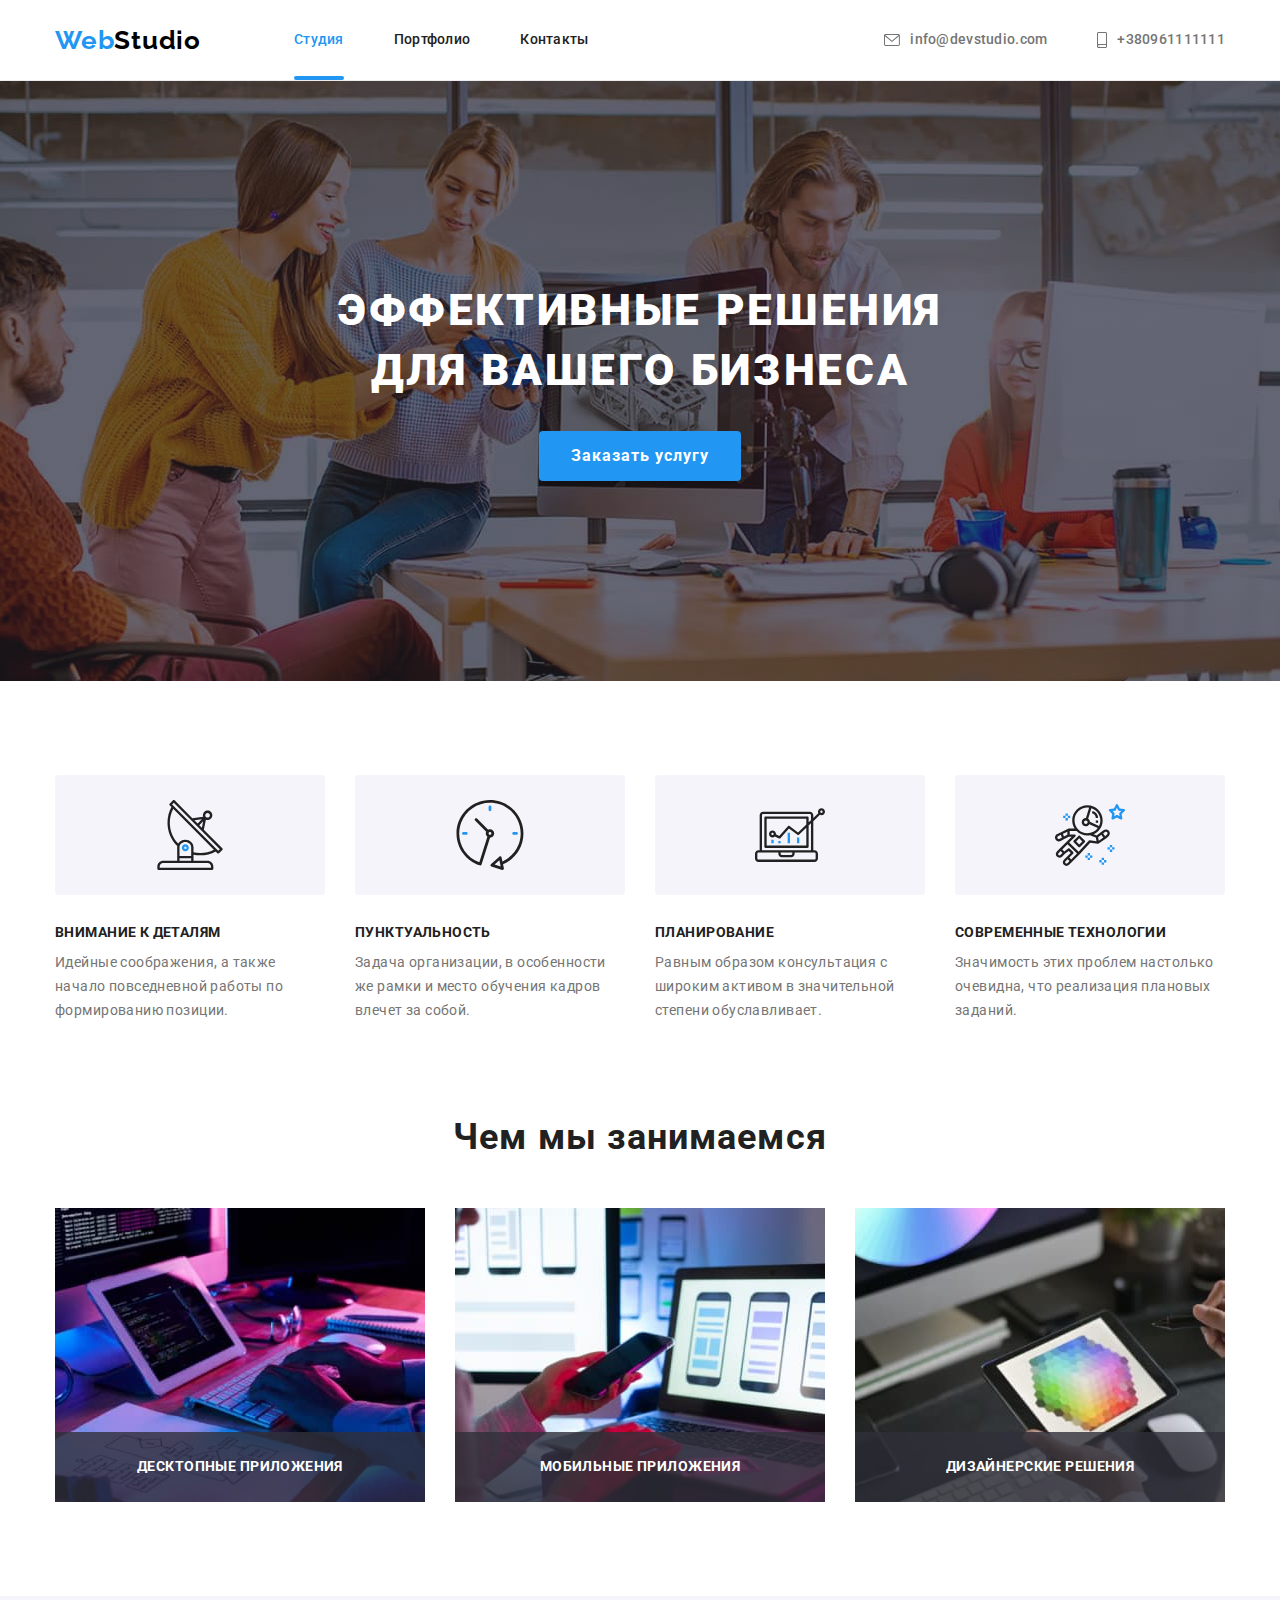
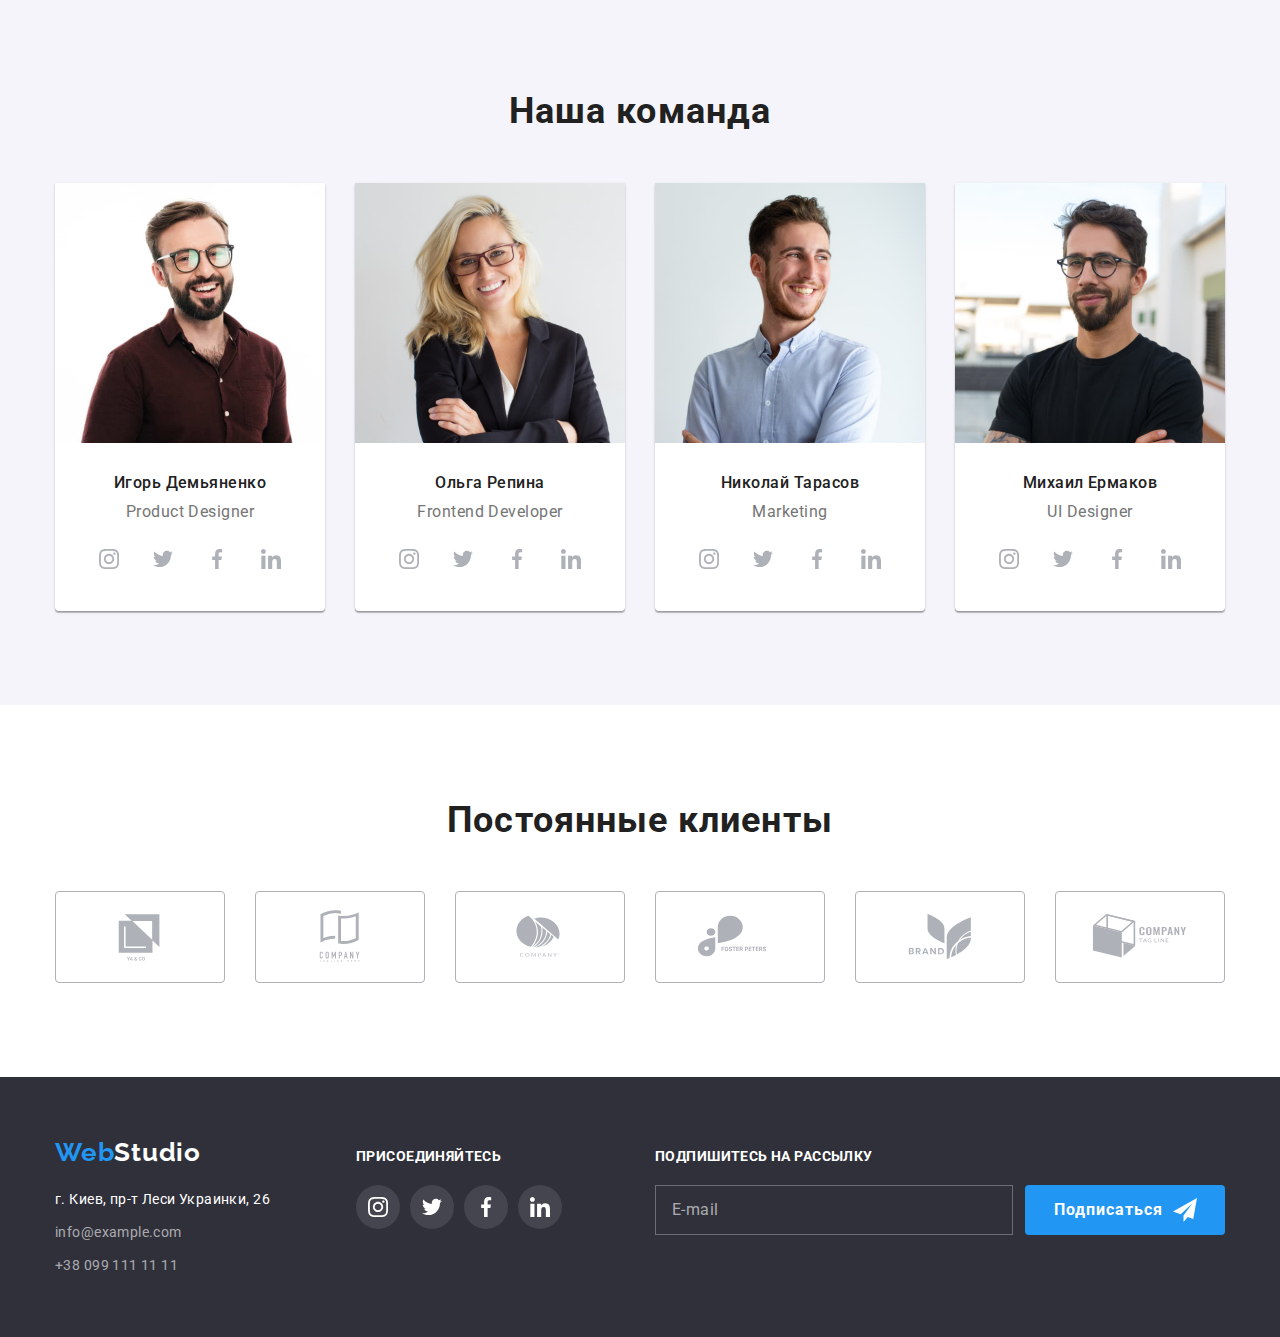
==== index.html @ 3ef67131 "Стартовые" ====
<!DOCTYPE html>
<html lang="ru">
  <head>
    <meta charset="UTF-8" />
    <meta http-equiv="X-UA-Compatible" content="IE=edge" />
    <meta name="viewport" content="width=device-width, initial-scale=1.0" />
    <title>Document</title>
    <link rel="preconnect" href="https://fonts.googleapis.com" />
    <link rel="preconnect" href="https://fonts.gstatic.com" crossorigin />
    <link
      href="https://fonts.googleapis.com/css2?family=Raleway:wght@700&family=Roboto:wght@400;500;700;900&display=swap"
      rel="stylesheet"
    />
    <link
      rel="stylesheet"
      href="https://cdnjs.cloudflare.com/ajax/libs/modern-normalize/1.1.0/modern-normalize.min.css"
    />
    <link rel="stylesheet" href="./css/styles.css" />
  </head>
  <body>
    <!--Header-->
    <header class="section-header">
      <div class="container main-header">
        <nav class="header">
          <a href="/" class="logo">
            <span class="logo-accent">Web</span>Studio</a
          >
          <ul class="header-nav list">
            <li class="header-item">
              <a href="./index.html" class="header-link current">Студия</a>
            </li>
            <li class="header-item">
              <a href="./portfolio.html" class="header-link">Портфолио</a>
            </li>
            <li class="header-item">
              <a href="" class="header-link">Контакты</a>
            </li>
          </ul>
        </nav>
        <ul class="auth-nav list">
          <li class="auth-nav-item">
            <a href="mailto:info@devstudio.com" class="auth-nav-link">
              <svg class="icon-envelope">
                <use href="./images/icons.svg#icon-envelope"></use>
              </svg>
              info@devstudio.com</a
            >
          </li>
          <li class="auth-nav-item">
            <a href="tel:+380961111111" class="auth-nav-link">
              <svg class="icon-smartphone">
                <use href="./images/icons.svg#icon-smartphone"></use>
              </svg>
              +380961111111</a
            >
          </li>
        </ul>
        <!-- </div> -->
      </div>
    </header>
    <!--Main-->
    <main>
      <section class="section-hero">
        <h1 class="hero-title">
          Эффективные решения <br />
          для вашего бизнеса
        </h1>
        <button data-modal-open type="button" class="btn-hero">
          Заказать услугу
        </button>
      </section>

      <section class="section section-features">
        <div class="container">
          <h2 class="features-title visually-hidden">Наши преимущества</h2>
          <ul class="features-list list">
            <li class="features-item">
              <div class="icon-area">
                <svg class="icon-antena" width="70" height="70">
                  <use href="./images/icons.svg#icon-antena"></use>
                </svg>
              </div>

              <h3 class="features-after-title">Внимание к деталям</h3>
              <p class="features-text">
                Идейные соображения, а также начало повседневной работы по
                формированию позиции.
              </p>
            </li>
            <li class="features-item icon-clock">
              <div class="icon-area">
                <svg class="icon-clock" width="70" height="70">
                  <use href="./images/icons.svg#icon-clock"></use>
                </svg>
              </div>
              <h3 class="features-after-title">Пунктуальность</h3>
              <p class="features-text">
                Задача организации, в особенности же рамки и место обучения
                кадров влечет за собой.
              </p>
            </li>
            <li class="features-item icon-comp">
              <div class="icon-area">
                <svg class="icon-comp" width="70" height="70">
                  <use href="./images/icons.svg#icon-comp"></use>
                </svg>
              </div>
              <h3 class="features-after-title">Планирование</h3>
              <p class="features-text">
                Равным образом консультация с широким активом в значительной
                степени обуславливает.
              </p>
            </li>
            <li class="features-item icon-astro">
              <div class="icon-area">
                <svg class="icon-astro" width="70" height="70">
                  <use href="./images/icons.svg#icon-astro"></use>
                </svg>
              </div>
              <h3 class="features-after-title">Современные технологии</h3>
              <p class="features-text">
                Значимость этих проблем настолько очевидна, что реализация
                плановых заданий.
              </p>
            </li>
          </ul>
        </div>
      </section>
      <section class="section section-about">
        <div class="container">
          <h2 class="about-title">Чем мы занимаемся</h2>
          <ul class="about-list list">
            <li class="about-item">
              <img
                src="./images/box1s.jpg"
                alt="Сотрудник компании пишет код"
                width="370"
              />
              <p class="about-text">Десктопные приложения</p>
            </li>
            <li class="about-item">
              <img
                src="./images/box2s.jpg"
                alt="Сотрудник компании делает адаптивную верстку"
                width="370"
              />
              <p class="about-text">Мобильные приложения</p>
            </li>
            <li class="about-item">
              <img
                src="./images/box3s.jpg"
                alt="Сотрудник компании подбирает цвет"
                width="370"
              />
              <p class="about-text">Дизайнерские решения</p>
            </li>
          </ul>
        </div>
      </section>
      <section class="section section-team">
        <div class="container">
          <h2 class="team-title">Наша команда</h2>
          <ul class="team-list list">
            <li class="team-item">
              <img
                src="./images/Игорьs.jpg"
                alt="Фото Игоря Демьяненко"
                width="270"
                height="260"
              />
              <div class="team-text-content">
                <h3 class="team-title-members">Игорь Демьяненко</h3>
                <p class="team-text">Product Designer</p>
                <ul class="team-text-list list">
                  <li class="team-text-item">
                    <a href="" class="team-text-link">
                      <svg class="team-text-icon" width="20" height="20">
                        <use href="./images/icons.svg#icon-instagram"></use>
                      </svg>
                    </a>
                  </li>
                  <li class="team-text-item">
                    <a href="" class="team-text-link">
                      <svg class="team-text-icon" width="20" height="20">
                        <use href="./images/icons.svg#icon-twitter"></use>
                      </svg>
                    </a>
                  </li>
                  <li class="team-text-item">
                    <a href="" class="team-text-link">
                      <svg class="team-text-icon" width="20" height="20">
                        <use href="./images/icons.svg#icon-facebook"></use>
                      </svg>
                    </a>
                  </li>
                  <li class="team-text-item">
                    <a href="" class="team-text-link">
                      <svg class="team-text-icon" width="20" height="20">
                        <use href="./images/icons.svg#icon-linkedin"></use>
                      </svg>
                    </a>
                  </li>
                </ul>
              </div>
            </li>
            <li class="team-item">
              <img
                src="./images/Ольгаs.jpg"
                alt="Фото Ольги Репиной"
                width="270"
                height="260"
              />
              <div class="team-text-content">
                <h3 class="team-title-members">Ольга Репина</h3>
                <p class="team-text">Frontend Developer</p>
                <ul class="team-text-list list">
                  <li class="team-text-item">
                    <a href="" class="team-text-link">
                      <svg class="team-text-icon" width="20" height="20">
                        <use href="./images/icons.svg#icon-instagram"></use>
                      </svg>
                    </a>
                  </li>
                  <li class="team-text-item">
                    <a href="" class="team-text-link">
                      <svg class="team-text-icon" width="20" height="20">
                        <use href="./images/icons.svg#icon-twitter"></use>
                      </svg>
                    </a>
                  </li>
                  <li class="team-text-item">
                    <a href="" class="team-text-link">
                      <svg class="team-text-icon" width="20" height="20">
                        <use href="./images/icons.svg#icon-facebook"></use>
                      </svg>
                    </a>
                  </li>
                  <li class="team-text-item">
                    <a href="" class="team-text-link">
                      <svg class="team-text-icon" width="20" height="20">
                        <use href="./images/icons.svg#icon-linkedin"></use>
                      </svg>
                    </a>
                  </li>
                </ul>
              </div>
            </li>
            <li class="team-item">
              <img
                src="./images/Николайs.jpg"
                alt="Фото Николая Тарасова"
                width="270"
                height="260"
              />
              <div class="team-text-content">
                <h3 class="team-title-members">Николай Тарасов</h3>
                <p class="team-text">Marketing</p>
                <ul class="team-text-list list">
                  <li class="team-text-item">
                    <a href="" class="team-text-link">
                      <svg class="team-text-icon" width="20" height="20">
                        <use href="./images/icons.svg#icon-instagram"></use>
                      </svg>
                    </a>
                  </li>
                  <li class="team-text-item">
                    <a href="" class="team-text-link">
                      <svg class="team-text-icon" width="20" height="20">
                        <use href="./images/icons.svg#icon-twitter"></use>
                      </svg>
                    </a>
                  </li>
                  <li class="team-text-item">
                    <a href="" class="team-text-link">
                      <svg class="team-text-icon" width="20" height="20">
                        <use href="./images/icons.svg#icon-facebook"></use>
                      </svg>
                    </a>
                  </li>
                  <li class="team-text-item">
                    <a href="" class="team-text-link">
                      <svg class="team-text-icon" width="20" height="20">
                        <use href="./images/icons.svg#icon-linkedin"></use>
                      </svg>
                    </a>
                  </li>
                </ul>
              </div>
            </li>
            <li class="team-item">
              <img
                src="./images/Михаилs.jpg"
                alt="Фото Михаила Ермакова"
                width="270"
                height="260"
              />
              <div class="team-text-content">
                <h3 class="team-title-members">Михаил Ермаков</h3>
                <p class="team-text">UI Designer</p>
                <ul class="team-text-list list">
                  <li class="team-text-item">
                    <a href="" class="team-text-link">
                      <svg class="team-text-icon" width="20" height="20">
                        <use href="./images/icons.svg#icon-instagram"></use>
                      </svg>
                    </a>
                  </li>
                  <li class="team-text-item">
                    <a href="" class="team-text-link">
                      <svg class="team-text-icon" width="20" height="20">
                        <use href="./images/icons.svg#icon-twitter"></use>
                      </svg>
                    </a>
                  </li>
                  <li class="team-text-item">
                    <a href="" class="team-text-link">
                      <svg class="team-text-icon" width="20" height="20">
                        <use href="./images/icons.svg#icon-facebook"></use>
                      </svg>
                    </a>
                  </li>
                  <li class="team-text-item">
                    <a href="" class="team-text-link">
                      <svg class="team-text-icon" width="20" height="20">
                        <use href="./images/icons.svg#icon-linkedin"></use>
                      </svg>
                    </a>
                  </li>
                </ul>
              </div>
            </li>
          </ul>
        </div>
      </section>
      <section class="section">
        <div class="container">
          <h2 class="client-title">Постоянные клиенты</h2>
          <ul class="client-list list">
            <li class="client-item">
              <a href="" class="client-link">
                <svg class="client-icon">
                  <use href="./images/icons.svg#icon-client1"></use>
                </svg>
              </a>
            </li>

            <li class="client-item">
              <a href="" class="client-link">
                <svg class="client-icon">
                  <use href="./images/icons.svg#icon-client2"></use>
                </svg>
              </a>
            </li>
            <li class="client-item">
              <a href="" class="client-link">
                <svg class="client-icon">
                  <use href="./images/icons.svg#icon-client3"></use>
                </svg>
              </a>
            </li>
            <li class="client-item">
              <a href="" class="client-link">
                <svg class="client-icon">
                  <use href="./images/icons.svg#icon-client4"></use>
                </svg>
              </a>
            </li>
            <li class="client-item">
              <a href="" class="client-link">
                <svg class="client-icon">
                  <use href="./images/icons.svg#icon-client5"></use>
                </svg>
              </a>
            </li>
            <li class="client-item">
              <a href="" class="client-link">
                <svg class="client-icon">
                  <use href="./images/icons.svg#icon-client6"></use>
                </svg>
              </a>
            </li>
          </ul>
        </div>
      </section>
    </main>
    <!--Footer-->
    <footer>
      <section class="section-footer">
        <div class="container footer-all">
          <div class="footer-adress">
            <a href="/" class="footer-logo">
              <span class="logo-accent">Web</span>Studio</a
            >
            <address class="addres">
              <a href="https://goo.gl/maps/HRtFTrd4s4vfdarKA" class="addres-fiz"
                >г. Киев, пр-т Леси Украинки, 26</a
              >
              <ul class="addres-list list">
                <li class="addres-item">
                  <a href="mailto:info@example.com" class="footer-mail"
                    >info@example.com</a
                  >
                </li>
                <li class="addres-item">
                  <a href="tel:+380991111111" class="footer-tel"
                    >+38 099 111 11 11</a
                  >
                </li>
              </ul>
            </address>
          </div>
          <div class="footer-join">
            <p class="footer-join-text">Присоединяйтесь</p>
            <ul class="footer-join-list list">
              <li class="footer-join-item">
                <a href="" class="footer-join-link">
                  <svg class="footer-join-icon" width="20" height="20">
                    <use href="./images/icons.svg#icon-instagram"></use>
                  </svg>
                </a>
              </li>
              <li class="footer-join-item">
                <a href="" class="footer-join-link">
                  <svg class="footer-join-icon" width="20" height="20">
                    <use href="./images/icons.svg#icon-twitter"></use>
                  </svg>
                </a>
              </li>
              <li class="footer-join-item">
                <a href="" class="footer-join-link">
                  <svg class="footer-join-icon" width="20" height="20">
                    <use href="./images/icons.svg#icon-facebook"></use>
                  </svg>
                </a>
              </li>
              <li class="footer-join-item">
                <a href="" class="footer-join-link">
                  <svg class="footer-join-icon" width="20" height="20">
                    <use href="./images/icons.svg#icon-linkedin"></use>
                  </svg>
                </a>
              </li>
            </ul>
          </div>
          <div class="footer-subscribe">
            <!-- <p class="footer-subscription-text">Подпишитесь на рассылку</p> -->
            <form class="footer-form">
              <p class="footer-subscribe-text">Подпишитесь на рассылку</p>

              <div class="footer-mail-btn">
                <input
                  type="email"
                  name="mail"
                  placeholder="E-mail"
                  id="mail"
                  class="footer-input"
                />
                <button type="submit" class="footer-btn">
                  Подписаться
                  <svg class="plane" width="24px" height="24px">
                    <use href="./images/icons.svg#icon-plane"></use>
                  </svg>
                </button>
              </div>
            </form>
          </div>
        </div>
      </section>
    </footer>
    <div class="backdrop is-hidden" data-modal>
      <div class="modal">
        <form class="form">
          <p class="form-title">Оставьте свои данные, мы вам перезвоним</p>
          <div class="form-field">
            <label for="name" class="form-label">Имя</label>
            <div class="input-icon-modal">
              <input
                type="text"
                class="form-input"
                name="user-name"
                id="name"
                autofocus
              />
              <svg class="icon-modal icon-modal-person">
                <use href="./images/icons.svg#icon-modal-person"></use>
              </svg>
            </div>
          </div>
          <div class="form-field">
            <label for="tel" class="form-label">Телефон</label>
            <div class="input-icon-modal">
              <input type="tel" name="tel" id="tel" class="form-input" />
              <svg class="icon-modal icon-modal-phone">
                <use href="./images/icons.svg#icon-modal-phone"></use>
              </svg>
            </div>
          </div>
          <div class="form-field">
            <label for="mail" class="form-label">Почта</label>
            <div class="input-icon-modal">
              <input type="email" class="form-input" name="mail" id="mail" />
              <svg class="icon-modal icon-modal-mail">
                <use href="./images/icons.svg#icon-modal-email"></use>
              </svg>
            </div>
          </div>
          <div class="form-field form-field-coment">
            <label for="coment" class="form-label">Комментарий</label>
            <textarea
              class="coment"
              name="coment"
              id="coment"
              placeholder="Введите текст"
            ></textarea>
          </div>
          <div class="form-field form-field-check">
            <label class="form-label-policy">
              <input
                type="checkbox"
                name="policy"
                id="policy"
                class="checkbox"
              />
              <span class="icon"></span>
              Соглашаюсь с рассылкой и принимаю
              <span class="policy-link">
                <a href="" class="policy-deal">Условия договора</a>
              </span>
            </label>
          </div>
          <button type="submit" class="btn-modal-sub">Отправить</button>
          <div class="circle-close-btn">
            <button class="btn-close-main" data-modal-close>
              <svg class="btn-close" width="18" height="18">
                <use href="images/icons.svg#icon-close-black-18dp-1"></use>
              </svg>
            </button>
          </div>
        </form>
      </div>
    </div>

    <script src="./js/modal.js"></script>
  </body>
</html>
---- css/styles.css ----
/*основной цвет текста #212121*/
/*вторичный цвет текста #757575 */
/* акцент #2196F3 */
/* цвет фона #ffffff */
/* вторичный цвет фона #F5F4FA */
/* цвет героя и футера #2F303A */
:root {
  --primary-text-color: #757575;
  --title-text-color: #212121;
  --second-title-text: #ffffff;
  --accent-color: #2196f3;
  --primary-fone-color: #ffffff;
  --second-fone-color: #f5f4fa;
  --header-text-color: #212121;
  --btn-color: #fff;
}

p,
h1,
h2,
h3,
h4,
h5,
h6 {
  margin: 0;
}

ul {
  margin: 0;
  padding: 0;
}

img {
  display: block;
}

body {
  font-family: 'Roboto', sans-serif;
  color: var(--primary-text-color);
  background-color: var(--primary-fone-color);
}
.list {
  padding: 0;
  margin: 0;
  list-style: none;
}
a {
  text-decoration: none;
}
.visually-hidden {
  position: absolute;
  white-space: nowrap;
  width: 1px;
  height: 1px;
  overflow: hidden;
  border: 0;
  padding: 0;
  clip: rect(0 0 0 0);
  clip-path: inset(50%);
  margin: -1px;
}
.container {
  margin-left: auto;
  margin-right: auto;
  width: 1200px;
  padding-left: 15px;
  padding-right: 15px;
  /* outline: 2px solid teal; */
  /* flex-wrap: wrap; */
}
/* -----------Header -------------*/
/* main nav */
.main-header {
  display: flex;
  align-items: center;

  /* justify-content: space-between; */
}
.section-header {
  border-bottom: 1px solid #ececec;

  /* outline: 1px solid tomato; */
  /* display: inline-flex; */
  /* margin-top: 24px;
  margin-bottom: 25px; */
}
.logo {
  display: flex;
  /* align-items: center; */
  margin-right: 93px;
  color: #000000;
  font-family: 'Raleway', sans-serif;
  font-weight: 700;
  font-size: 26px;
  line-height: 1.19;
  letter-spacing: 0.03em;
}
.logo-accent {
  color: var(--accent-color);
}

.header {
  /* outline: solid 1px tomato; */

  display: flex;
  font-weight: 500;
  font-size: 14px;
  align-items: center;
  line-height: 1.14;
  letter-spacing: 0.02em;
}

.header-nav {
  display: flex;
}
.header-item {
  /* background-color: tomato; */
  margin-right: 50px;
}
.header-item:last-child {
  margin-right: 0;
}
.header-link {
  /* outline: 1px solid tomato; */
  /* position: relative; */

  display: flex;
  padding-top: 32px;
  padding-bottom: 32px;
  color: var(--header-text-color);
  transition-property: color;
  transition-duration: 250ms;
  transition-timing-function: cubic-bezier(0.4, 0, 0.2, 1);
}
.header-link:hover,
.header-link:focus,
.current {
  color: var(--accent-color);
}
.current {
  position: relative;
}
.header-link.current::after {
  display: block;
  content: '';
  height: 4px;
  width: 100%;
  position: absolute;
  left: 0;
  bottom: 0;
  background: var(--accent-color);
  border-radius: 2px;
}

.auth-nav {
  /* outline: 1px solid teal; */
  display: flex;
  margin-left: auto;
  align-items: center;
  /* outline: solid 1px tomato; */
  font-weight: 500;
  font-size: 14px;
  line-height: 1.14;
  letter-spacing: 0.02em;
  color: var(--primary-text-color);
}

.auth-nav-item + .auth-nav-item {
  margin-left: 50px;
}

.auth-nav-link {
  display: flex;
  align-items: center;
  /* outline: 1px solid red; */
  color: var(--primary-text-color);
  transition-property: color;
  transition-duration: 250ms;
  transition-timing-function: cubic-bezier(0.4, 0, 0.2, 1);
}
.auth-nav-link:hover,
.auth-nav-link:focus {
  color: var(--accent-color);
  /* transition-timing-function: cubic-bezier(0.4, 0, 0.2, 1);
  transition: 250ms; */
}

/* /* .auth-nav-mail::before {
  outline: 1px solid red;
  display: inline-flex;
  /* align-items: center; */
/* content: '';
  width: 16px;
  height: 12px;
  margin-right: 10px;
  background-image: url(../images/envelope.svg); */
/* background-position: center;} */

/* .auth-nav-tel::before {
  content: '';
  width: 10px;
  height: 16px;
  display: inline-flex;
  margin-right: 10px;
  background-image: url(../images/smartphone.svg);
  background-position: center;
} */
/* .icon-envelope {
  display: inline-block;
  width: 16px;
  height: 12px;
  fill: #757575;
  /* justify-self: end; 
} */

.icon-envelope {
  display: inline-block;
  width: 16px;
  height: 12px;
  margin-right: 10px;
  fill: currentColor;
}

.icon-smartphone {
  display: inline-block;
  width: 10px;
  height: 16px;
  margin-right: 10px;
  fill: currentColor;
}

/* -----------Hero -------------*/

.section-hero {
  max-width: 1600px;
  height: 600px;
  margin-left: auto;
  margin-right: auto;
  padding-top: 200px;
  padding-bottom: 200px;
  /* outline: solid 1px tomato; */
  text-align: center;

  background-color: #c4c4c4;
  background-image: linear-gradient(
      rgba(47, 48, 58, 0.4),
      rgba(47, 48, 58, 0.4)
    ),
    url(../images/hero.jpg);
  background-repeat: no-repeat;
  background-position: center;
  background-size: cover;
}
.hero-title {
  margin-bottom: 30px;
  /* background-color: violet; */
  color: var(--second-title-text);
  font-weight: 900;
  font-size: 44px;
  line-height: 1.36;
  text-align: center;
  letter-spacing: 0.06em;
  text-transform: uppercase;
}
.btn-hero {
  display: inline-block;
  border: none;
  font-family: inherit;
  min-width: 200px;
  /* width: 200px; */
  height: 50px;
  border-radius: 4px;

  padding: 10px 32px;
  font-weight: 700;
  font-size: 16px;
  line-height: 1.87;
  /* display: flex; */
  align-items: center;
  text-align: center;
  letter-spacing: 0.06em;
  box-shadow: 0px 4px 4px rgba(0, 0, 0, 0.15);
  cursor: pointer;
  color: var(--btn-color);
  background-color: var(--accent-color);

  transition-property: background-color;
  transition-duration: 250ms;
  transition-timing-function: cubic-bezier(0.4, 0, 0.2, 1);
}
.btn-hero:hover,
.btn-hero:focus {
  background-color: #188ce8;
  color: var(--btn-color);
}

/* ------------Main -------------- */

.section {
  padding-top: 94px;
  padding-bottom: 94px;
  /* outline: 1px solid red; */
}

/* SECTION FEATURES */

.section-features {
  padding-bottom: 47px;
}
.features-list {
  display: flex;
}
.features-item {
  width: 270px;
  margin-right: 30px;
}

.features-item:last-child {
  margin-right: 0;
}
/* .features-item::before {
  display: block;
  content: '';
  height: 120px;
  /* width: 70px; */
/* margin-bottom: 30px;
  border-radius: 4px;
  background-size: auto;
  background-repeat: no-repeat;
  background-position: center;
  background-color: #f5f4fa;
} */
/* .icon-antena::before {
  background-image: url(../images/antena.svg);
} */
/* .icon-clock::before {
  background-image: url(../images/clock.svg);
}
.icon-comp::before {
  background-image: url(../images/comp.svg);
}
.icon-astro::before {
  background-image: url(..//images/astro.svg);
} */
/* .features-title { */
/* margin-top: 0; */
/* } */
.icon-area {
  display: flex;
  width: 270px;
  height: 120px;
  border-radius: 4px;
  margin-bottom: 30px;
  background-color: #f5f4fa;
  justify-content: center;
  align-items: center;
}

.features-after-title {
  /* margin-top: 0; */
  margin-bottom: 10px;
  font-size: 14px;
  line-height: 1.14;
  letter-spacing: 0.03em;
  text-transform: uppercase;
  color: var(--title-text-color);
}
.features-text {
  /* margin-top: 0; */
  margin-bottom: 0;
  font-size: 14px;
  line-height: 1.7;
  letter-spacing: 0.03em;
}
/* SECTION ABOUT */

.section-about {
  padding-top: 47px;
}

/* .about-list:not(:last-child) {
  margin-right: 30px; */

.about-title {
  margin-top: 0;
  margin-bottom: 50px;
  font-size: 36px;
  line-height: 1.17;
  text-align: center;
  letter-spacing: 0.03em;
  color: var(--title-text-color);
}
.about-list {
  display: flex;
}
.about-item {
  position: relative;
}
.about-item:not(:last-child) {
  margin-right: 30px;
}
.about-text {
  display: flex;
  position: absolute;
  left: 0;
  bottom: 0;
  /* outline: 1px solid tomato; */
  align-items: center;
  justify-content: center;
  /* font-family: Roboto; */
  /* font-style: normal; */
  width: 370px;
  height: 70px;
  font-weight: bold;
  font-size: 14px;
  line-height: 1.14;
  text-align: center;
  letter-spacing: 0.03em;
  text-transform: uppercase;
  color: var(--second-title-text);
  background-color: rgba(47, 48, 58, 0.8);
}

/* team  */

.section-team {
  margin-top: 0;
  /* margin-bottom: 0; */
  padding-top: 94px;
  padding-bottom: 94px;
  background-color: #f5f4fa;
}

.team-list {
  display: flex;
  margin-left: -30px;
  /* flex-wrap: wrap; */
}
.team-item {
  width: calc(100% / 4 - 30px);
  margin-left: 30px;
  background-color: #fff;
  box-shadow: 0px 1px 3px rgba(0, 0, 0, 0.12), 0px 1px 1px rgba(0, 0, 0, 0.14),
    0px 2px 1px rgba(0, 0, 0, 0.2);
  border-radius: 0px 0px 4px 4px;
}

/* .team-item:not(:last-child) {
  margin-right: 30px;
} */
.team-title {
  margin-top: 0;
  margin-bottom: 50px;
  font-size: 36px;
  line-height: 1.17;
  text-align: center;
  letter-spacing: 0.03em;
  color: var(--title-text-color);
}
.team-title-members {
  margin-top: 0;
  margin-bottom: 10px;
  font-weight: 500;
  font-size: 16px;
  line-height: 1.19;

  text-align: center;
  letter-spacing: 0.03em;
  color: var(--title-text-color);
}
.team-text {
  margin-top: 0;
  margin-bottom: 16px;
  font-size: 16px;
  line-height: 1.19;
  text-align: center;
  letter-spacing: 0.03em;
}
.team-text-content {
  padding-top: 30px;
  padding-bottom: 30px;
}

.team-text-list {
  display: flex;
  justify-content: center;
}
.team-text-link {
  display: flex;
  justify-content: center;
  align-items: center;
  width: 44px;
  height: 44px;
  color: #afb1b8;
  background-color: #fff;
  border-radius: 50%;
  transition-property: background-color, color;
  transition-duration: 250ms;
  transition-timing-function: cubic-bezier(0.4, 0, 0.2, 1);
}

.team-text-link:hover,
.team-text-link:focus {
  background-color: var(--accent-color);
  color: #ffffff;
}
.team-text-item + .team-text-item {
  margin-left: 10px;
}
.team-text-icon {
  fill: currentColor;
}
/* АЛЬТЕРНАТИВНЫЙ ВАРИАНТ */
/* .team-text-icon {
  fill: #afb1b8;
}
.team-text-link:hover .team-text-icon {
  fill: #ffffff;
} */

.client-title {
  margin-top: 0;
  margin-bottom: 50px;
  font-size: 36px;
  line-height: 1.17;
  text-align: center;
  letter-spacing: 0.03em;
  color: var(--title-text-color);
}
.client-list {
  display: flex;
}
.client-link {
  display: flex;
  /* outline: 1px solid tomato; */
  width: 170px;
  height: 92px;
  justify-content: center;
  align-items: center;
  color: #e5e5e5;
  border: 1px solid #afb1b8;
  border-radius: 4px;
  transition-property: border;
  transition-duration: 250ms;
  transition-timing-function: cubic-bezier(0.4, 0, 0.2, 1);
}
.client-link:hover,
.client-link:focus {
  border: 1px solid var(--accent-color);
}
.client-link:hover .client-icon,
.client-link:focus .client-icon {
  fill: var(--accent-color);
}
.client-item + .client-item {
  margin-left: 30px;
}
.client-icon {
  display: flex;
  width: 106px;
  height: 60px;
  fill: #afb1b8;
  transition-property: fill;
  transition-duration: 250ms;
  transition-timing-function: cubic-bezier(0.4, 0, 0.2, 1);
}

/* footer */

.footer-all {
  display: flex;
  align-items: baseline;
}
.section-footer {
  padding-top: 60px;
  padding-bottom: 60px;
  background-color: #2f303a;
}
.footer-adress {
  width: 231px;
}
.footer-logo {
  display: block;
  color: #ffffff;
  font-family: 'Raleway', sans-serif;
  font-weight: 700;
  font-size: 26px;
  line-height: 1.19;
  letter-spacing: 0.03em;
  /* background-color: blueviolet; */
  margin-bottom: 20px;
}
.addres-fiz {
  display: block;
  font-style: normal;
  font-size: 14px;
  margin-bottom: 9px;
  line-height: 1.71;
  letter-spacing: 0.03em;
  color: var(--second-title-text);
  transition-property: color;
  transition-duration: 250ms;
  transition-timing-function: cubic-bezier(0.4, 0, 0.2, 1);
  /* background-color: violet; */
}
.addres-fiz:hover,
.addres-fiz:focus {
  color: var(--accent-color);
}
.footer-mail {
  display: block;
  font-style: normal;
  font-weight: 400;
  font-size: 14px;
  line-height: 1.71;
  margin-bottom: 9px;
  letter-spacing: 0.03em;
  color: rgba(255, 255, 255, 0.6);
  transition-property: color;
  transition-duration: 250ms;
  transition-timing-function: cubic-bezier(0.4, 0, 0.2, 1);
  /* background-color: violet; */
}
.footer-mail:hover,
.footer-mail:focus,
.footer-tel:hover,
.footer-tel:focus {
  color: var(--accent-color);
}
.footer-tel {
  font-style: normal;

  font-size: 14px;
  line-height: 1.71;
  letter-spacing: 0.03em;
  color: rgba(255, 255, 255, 0.6);
  transition-property: color;
  transition-duration: 250ms;
  transition-timing-function: cubic-bezier(0.4, 0, 0.2, 1);
  /* background-color: violet; */
}
.footer-join {
  width: 206px;
  margin-left: 70px;
}
.footer-join-text {
  margin-bottom: 20px;
  font-weight: bold;
  font-size: 14px;
  line-height: 1.14;
  letter-spacing: 0.03em;
  text-transform: uppercase;
  color: var(--second-title-text);
}
.footer-join-list {
  display: flex;
  /* margin-left: 70px; */
}
.footer-join-link {
  display: flex;
  justify-content: center;
  align-items: center;
  width: 44px;
  height: 44px;
  background-color: rgba(255, 255, 255, 0.1);
  border-radius: 50%;
  transition-property: background-color;
  transition-duration: 250ms;
  transition-timing-function: cubic-bezier(0.4, 0, 0.2, 1);
}
.footer-join-link:hover,
.footer-join-link:focus {
  background-color: var(--accent-color);
}

.footer-join-item:not(:last-child) {
  margin-right: 10px;
}
.footer-join-icon {
  fill: var(--btn-color);
}

/* -------Footer subs------ */

.footer-subscribe {
  /* margin-top: 72px; */
  margin-left: 93px;
  /* margin-bottom: 94px; */
  margin-right: 0;
  width: 570px;
}
/* .footer-form {
  margin: 0;
  outline: 1px solid tan;
  
} */

.footer-subscribe-text {
  display: block;
  margin-bottom: 20px;
  /* outline: 1px solid gold; */
  font-weight: bold;
  font-size: 14px;
  line-height: 1.14;
  letter-spacing: 0.03em;
  text-transform: uppercase;
  color: var(--second-title-text);
}
.footer-mail-btn {
  display: flex;
}
.footer-input {
  /* outline: 1px solid red; */
  padding-top: 15px;
  padding-bottom: 15px;
  padding-left: 16px;
  width: 358px;
  height: 50px;
  border: 1px solid rgba(255, 255, 255, 0.3);
  color: var(--second-title-text);
  background-color: #2f303a;
}
.footer-input::placeholder {
  font-size: 16px;
  line-height: 1.25;
  letter-spacing: 0.03em;
  /* padding-right: 295px; */
  color: rgba(255, 255, 255, 0.6);
}
/* .footer-btn-subs {
  align-items: center;
  display: flex;
  padding: 0;
  margin: 0;
  outline: 1px solid tomato;
  border: none;
  min-width: 200px;
  height: 50px;
  margin-top: 36px;
  margin-left: 12px;
} */
.footer-btn {
  display: flex;
  align-items: center;
  margin-left: 12px;
  padding-left: 29px;
  width: 200px;
  height: 50px;
  border: none;
  font-weight: bold;
  font-size: 16px;
  line-height: 1.87;
  letter-spacing: 0.06em;
  cursor: pointer;
  background-color: var(--accent-color);

  border-radius: 4px;
  color: #ffffff;
  transition-property: box-shadow;
  transition-duration: 250ms;
  transition-timing-function: cubic-bezier(0.4, 0, 0.2, 1);
}
.footer-btn:hover,
.footer-btn:focus {
  box-shadow: 0px 4px 4px rgba(0, 0, 0, 0.15);
}
.plane {
  padding: 0;
  margin: 0;
  border: none;
  display: inline-block;
  fill: #ffffff;
  margin-left: 10px;
}

/* ----------Страница Portfolio -------------*/

.section-portfolio {
  padding-top: 94px;
  padding-bottom: 94px;
}
/* .flex-container {
  display: flex;

  width: 1200px;
  margin-left: auto;
  margin-right: auto;
  padding-left: 15px;
  padding-right: 15px;
  outline: 2px solid red;
} */

.button {
  /* color: inherit; */

  font-family: inherit;
  font-weight: 500;
  font-size: 16px;
  line-height: 1.62;
  cursor: pointer;
  padding: 6px 22px;
  text-align: center;
  letter-spacing: 0.03em;
  color: var(--title-text-color);
  background-color: #f5f4fa;
  border-radius: 4px;
  border: none;
  transition-property: color, background-color;
  transition-duration: 250ms;
  transition-timing-function: cubic-bezier(0.4, 0, 0.2, 1);
}
.button:hover,
.buton:focus {
  color: var(--btn-color);
  background-color: var(--accent-color);
  box-shadow: 0px 3px 1px rgba(0, 0, 0, 0.1), 0px 1px 2px rgba(0, 0, 0, 0.08),
    0px 2px 2px rgba(0, 0, 0, 0.12);
}
.gallery-title {
  /* margin-top: 0; */
  margin-bottom: 4px;
  font-size: 18px;
  line-height: 2;
  letter-spacing: 0.06em;
  color: var(--header-text-color);
}
.gallery-text {
  /* margin-top: 0; */
  /* margin-bottom: 0; */
  font-size: 16px;
  line-height: 1.88;
  letter-spacing: 0.03em;
}
.portfolio-list {
  display: flex;
  margin-bottom: 50px;
  justify-content: center;
}
.portfolio-list-item:not(:last-child) {
  margin-right: 8px;
}
.gallary-list {
  display: flex;
  flex-wrap: wrap;
  margin-left: -30px;
  margin-top: -30px;
}
.gallery-item {
  /* background-color: tomato; */
  width: calc(100% / 3 - 30px);
  margin-left: 30px;
  margin-top: 30px;
  border: 1px solid #eeeeee;
}
.gallery-item-link {
  display: block;
  transition-property: box-shadow;
  transition-duration: 250ms;
  transition-timing-function: cubic-bezier(0.4, 0, 0.2, 1);
}
.gallery-item-link:hover,
.gallery-item-link:focus {
  box-shadow: 0px 1px 1px rgba(0, 0, 0, 0.12), 0px 4px 4px rgba(0, 0, 0, 0.06),
    1px 4px 6px rgba(0, 0, 0, 0.16);
}

.gallery-item-link:hover .gallery-animation {
  opacity: 1;
  /* top: 0; */
  /* left: 0; */
  transform: translateY(0);
}

.gallery-content {
  padding-top: 20px;
  padding-right: 24px;
  padding-bottom: 20px;
  padding-left: 24px;
}
.gallery-thumb {
  display: flex;
  position: relative;
  width: 370px;
  overflow: hidden;
}
.gallery-animation {
  display: inline-block;
  position: absolute;
  width: 370px;
  opacity: 0;

  padding: 63px 24px;
  /* top: 100%; */
  /* left: 100%; */

  font-size: 18px;
  line-height: 1.56;
  letter-spacing: 0.03em;
  color: var(--second-title-text);
  background-color: rgba(33, 150, 243, 0.9);
  transition-property: transform, opacity;
  transition-duration: 250ms;
  transition-timing-function: cubic-bezier(0.4, 0, 0.2, 1);
  transform: translateY(100%);
}
/* ------------BACKDROP-------------- */
.backdrop {
  position: fixed;
  top: 0;
  left: 0;
  width: 100vw;
  height: 100vh;
  background-color: rgba(0, 0, 0, 0.2);
  z-index: 2;
  opacity: 1;
  transition: opacity 250ms cubic-bezier(0.4, 0, 0.2, 1), visibility 250ms;
}
.is-hidden {
  opacity: 0;
  pointer-events: none;
  visibility: hidden;
}
.backdrop.is-hidden .modal {
  transform: translate(-50%, -50%) scale(0.9);
}
.modal {
  display: flex;
  position: absolute;
  padding: 40px;
  top: 50%;
  left: 50%;
  /* transform: translate(-50%, -50%); */
  width: 528px;
  height: 581px;
  opacity: 1;
  transform: translate(-50%, -50%) scale(1);
  transition: transform 250ms cubic-bezier(0.4, 0, 0.2, 1);
  background-color: white;
}
.btn-close {
  /* position: absolute; */
  color: #000000;
  background-color: transparent;
  border: none;
  transition: fill 250ms cubic-bezier(0.4, 0, 0.2, 1);
}
.btn-close-main {
  width: 18px;
  height: 18px;
  padding: 0;
  margin: 0;
  border: none;
  background-color: #fff;
  cursor: pointer;
}
.circle-close-btn {
  position: absolute;
  display: flex;
  top: 8px;
  right: 8px;
  justify-content: center;
  align-items: center;
  width: 30px;
  height: 30px;
  border-radius: 50%;
  border: 1px solid rgba(0, 0, 0, 0.1);
  background-color: #fff;
}
.circle-close-btn:hover,
.circle-close-btn:focus .btn-close {
  fill: var(--accent-color);
}

/* --------------------------------------Modal--------------- */
.form {
  display: flex;
  width: 100%;
  /* width: 528px; */
  /* outline: 1px solid tomato; */
  margin-left: auto;
  margin-right: auto;
  flex-direction: column;
  border: none;
  margin: 0;
}
.form-title {
  /* outline: 1px solid blue; */
  margin-bottom: 12px;
  font-weight: bold;
  font-size: 20px;
  line-height: 1.15;
  text-align: center;
  letter-spacing: 0.03em;
  color: var(--header-text-color);
}
.form-label {
  margin-bottom: 4px;

  font-size: 12px;
  line-height: 1.17;
  letter-spacing: 0.01em;
  color: var(--primary-text-color);
}
.form-field {
  /* position: relative; */
  /* outline: 1px solid teal; */
  width: 100%;
  display: flex;
  margin-bottom: 10px;
  flex-direction: column;
}
.form-input {
  padding-left: 42px;
  width: 100%;
  height: 40px;
  border: 1px solid rgba(33, 33, 33, 0.2);
  border-radius: 4px;
  transition: border-color 250ms cubic-bezier(0.4, 0, 0.2, 1);
}
.form-input:focus + .icon-modal {
  fill: var(--accent-color);
}
.form-input:focus {
  border-color: var(--accent-color);
  outline: var(--accent-color);
}
.input-icon-modal {
  position: relative;
}
.icon-modal {
  position: absolute;
  top: 50%;
  transform: translateY(-50%);
  left: 12px;
  width: 18px;
  height: 18px;
  fill: var(--title-text-color);
  transition: fill 250ms cubic-bezier(0.4, 0, 0.2, 1);
}

.form-field textarea::placeholder {
  font-weight: normal;
  font-size: 12px;
  line-height: 1.17;
  letter-spacing: 0.01em;
  color: rgba(117, 117, 117, 0.5);
}
textarea {
  padding: 12px 16px;
  resize: none;
  height: 120px;
  border: 1px solid rgba(33, 33, 33, 0.2);
  box-sizing: border-box;
  border-radius: 4px;
  transition: border-color 250ms cubic-bezier(0.4, 0, 0.2, 1);
}
textarea:focus {
  border-color: var(--accent-color);
  outline: var(--accent-color);
}
.form-field-coment {
  margin-bottom: 20px;
}
.form-field-check {
  padding-left: 14px;
}
.form-label-policy {
  font-weight: normal;
  font-size: 14px;
  line-height: 1.71;
  letter-spacing: 0.03em;
  color: var(--primary-text-color);
}
.policy-deal {
  font-weight: normal;
  font-size: 14px;
  line-height: 1.71;
  letter-spacing: 0.03em;
  color: var(--accent-color);
  text-decoration-line: underline;
}
.form-field-check {
  display: inline-flex;
  flex-direction: row;
  /* align-items: center; */
  margin-bottom: 30px;
}
.form-label-policy {
  display: flex;
  align-items: center;
}
.btn-modal-sub {
  display: flex;
  justify-content: center;
  align-items: center;
  width: 200px;
  height: 50px;
  margin: 0;
  padding: 0;
  border: 0;
  cursor: pointer;
  margin-left: auto;
  margin-right: auto;
  font-weight: bold;
  font-size: 16px;
  line-height: 1.87;
  letter-spacing: 0.06em;
  color: var(--btn-color);
  background-color: var(--accent-color);
  box-shadow: 0px 4px 4px rgba(0, 0, 0, 0.15);
  border-radius: 4px;
  transition: box-shadow 250ms cubic-bezier(0.4, 0, 0.2, 1),
    background-color 250ms cubic-bezier(0.4, 0, 0.2, 1);
}
.btn-modal-sub:focus,
.btn-modal-sub:hover {
  background-color: #188ce8;
  box-shadow: 0px 4px 4px rgba(0, 0, 0, 0.25);
}
.checkbox {
  -webkit-appearance: none;
  position: absolute;
}
.icon {
  display: inline-block;
  background-position: 50% 50%;
  width: 16px;
  height: 15px;
  margin-right: 7px;
  border-radius: 2px;
  background-size: contain;
  background-repeat: no-repeat;
  background-origin: border-box;
  color: #fff;
  border: 1px solid var(--title-text-color);

  transition: border-color 250ms cubic-bezier(0.4, 0, 0.2, 1),
    background-color 250ms cubic-bezier(0.4, 0, 0.2, 1);
  /* background-image 250ms cubic-bezier(0.4, 0, 0.2, 1); */
}
.policy-link {
  margin-left: 3px;
}
.checkbox:checked + .icon {
  border-color: var(--accent-color);
  background-color: var(--accent-color);
  background-image: url(../images/icon-check.svg);
}
/* -----------Вариант 2 оверлея в портфолио----- */

/* .gallery-item-link {
  position: relative;
} */

/* .gallery-thumb::before {
  display: inline-block;
  content: '';
  position: absolute;
  width: 100%;
  height: 100%;
  background-color: rgba(33, 150, 243, 0.9);
  opacity: 0;
  transition: 250ms;
}
.gallery-thumb:hover::before {
  opacity: 1;
}
.gallery-thumb:hover .gallery-animation {
  opacity: 1;
} */
/* .gallery-animation {
  display: flex;
  position: absolute;
  padding: 63px 24px;
  top: 0;
  left: 0;
  font-size: 18px;
  line-height: 1.56;
  opacity: 0;
  letter-spacing: 0.03em;
  transition: 250ms;
  color: var(--second-title-text);
} */
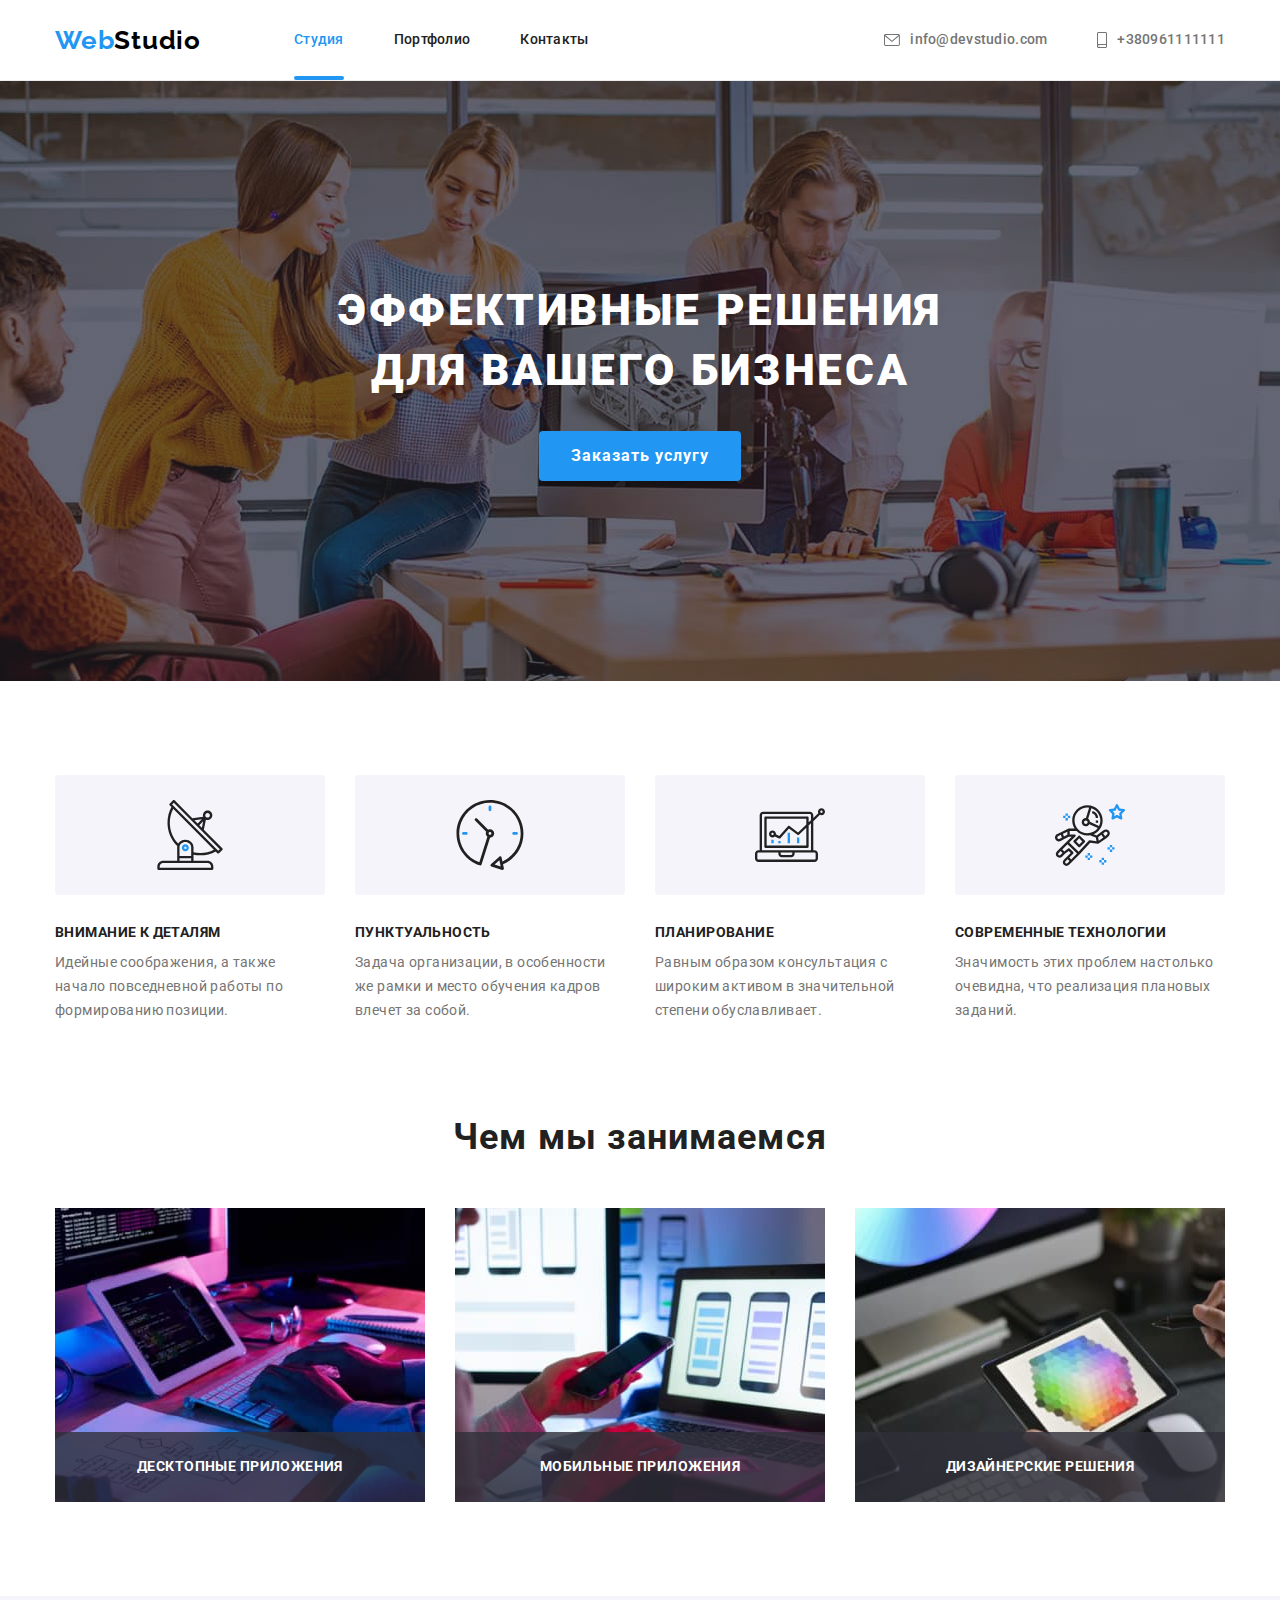
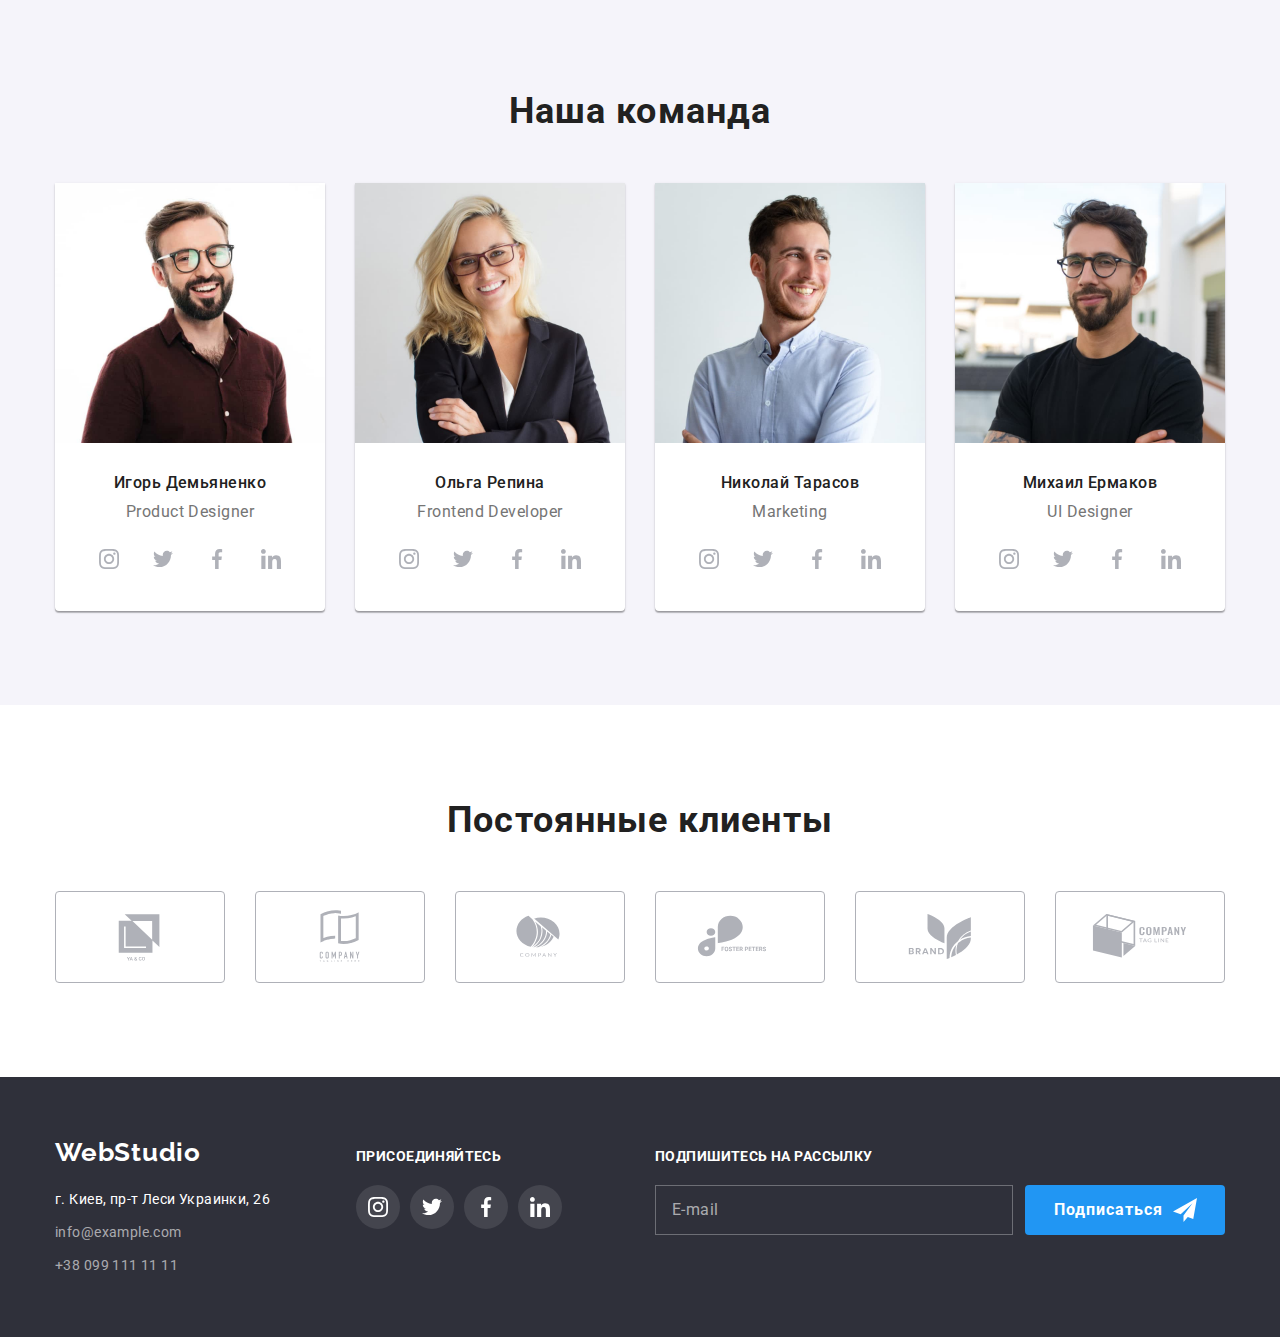
==== commit 6fc6dbd0: "БЭМ сделал все кроме модалки" ====
--- a/index.html
+++ b/index.html
@@ -18,36 +18,38 @@
     <link rel="stylesheet" href="./css/styles.css" />
   </head>
   <body>
-    <!--Header-->
+    <!--------------------------------------Header-->
     <header class="section-header">
       <div class="container main-header">
-        <nav class="header">
+        <nav class="header-nav">
           <a href="/" class="logo">
-            <span class="logo-accent">Web</span>Studio</a
+            <span class="logo--accent">Web</span>Studio</a
           >
-          <ul class="header-nav list">
-            <li class="header-item">
-              <a href="./index.html" class="header-link current">Студия</a>
-            </li>
-            <li class="header-item">
-              <a href="./portfolio.html" class="header-link">Портфолио</a>
-            </li>
-            <li class="header-item">
-              <a href="" class="header-link">Контакты</a>
+          <ul class="header-list list">
+            <li class="header-list__item">
+              <a href="./index.html" class="header-list__link current"
+                >Студия</a
+              >
+            </li>
+            <li class="header-list__item">
+              <a href="./portfolio.html" class="header-list__link">Портфолио</a>
+            </li>
+            <li class="header-list__item">
+              <a href="" class="header-list__link">Контакты</a>
             </li>
           </ul>
         </nav>
         <ul class="auth-nav list">
-          <li class="auth-nav-item">
-            <a href="mailto:info@devstudio.com" class="auth-nav-link">
+          <li class="auth-nav__item">
+            <a href="mailto:info@devstudio.com" class="auth-nav__link">
               <svg class="icon-envelope">
                 <use href="./images/icons.svg#icon-envelope"></use>
               </svg>
               info@devstudio.com</a
             >
           </li>
-          <li class="auth-nav-item">
-            <a href="tel:+380961111111" class="auth-nav-link">
+          <li class="auth-nav__item">
+            <a href="tel:+380961111111" class="auth-nav__link">
               <svg class="icon-smartphone">
                 <use href="./images/icons.svg#icon-smartphone"></use>
               </svg>
@@ -55,70 +57,69 @@
             >
           </li>
         </ul>
-        <!-- </div> -->
       </div>
     </header>
-    <!--Main-->
+    <!-----------------------------------Main---------------------->
     <main>
       <section class="section-hero">
-        <h1 class="hero-title">
+        <h1 class="section-hero__title">
           Эффективные решения <br />
           для вашего бизнеса
         </h1>
-        <button data-modal-open type="button" class="btn-hero">
+        <button data-modal-open type="button" class="button">
           Заказать услугу
         </button>
       </section>
 
-      <section class="section section-features">
+      <section class="section features">
         <div class="container">
-          <h2 class="features-title visually-hidden">Наши преимущества</h2>
-          <ul class="features-list list">
-            <li class="features-item">
+          <h2 class="features__title visually-hidden">Наши преимущества</h2>
+          <ul class="features__list list">
+            <li class="features__item">
               <div class="icon-area">
                 <svg class="icon-antena" width="70" height="70">
                   <use href="./images/icons.svg#icon-antena"></use>
                 </svg>
               </div>
 
-              <h3 class="features-after-title">Внимание к деталям</h3>
-              <p class="features-text">
+              <h3 class="features__after-title">Внимание к деталям</h3>
+              <p class="features__text">
                 Идейные соображения, а также начало повседневной работы по
                 формированию позиции.
               </p>
             </li>
-            <li class="features-item icon-clock">
+            <li class="features__item icon-clock">
               <div class="icon-area">
                 <svg class="icon-clock" width="70" height="70">
                   <use href="./images/icons.svg#icon-clock"></use>
                 </svg>
               </div>
-              <h3 class="features-after-title">Пунктуальность</h3>
-              <p class="features-text">
+              <h3 class="features__after-title">Пунктуальность</h3>
+              <p class="features__text">
                 Задача организации, в особенности же рамки и место обучения
                 кадров влечет за собой.
               </p>
             </li>
-            <li class="features-item icon-comp">
+            <li class="features__item icon-comp">
               <div class="icon-area">
                 <svg class="icon-comp" width="70" height="70">
                   <use href="./images/icons.svg#icon-comp"></use>
                 </svg>
               </div>
-              <h3 class="features-after-title">Планирование</h3>
-              <p class="features-text">
+              <h3 class="features__after-title">Планирование</h3>
+              <p class="features__text">
                 Равным образом консультация с широким активом в значительной
                 степени обуславливает.
               </p>
             </li>
-            <li class="features-item icon-astro">
+            <li class="features__item icon-astro">
               <div class="icon-area">
                 <svg class="icon-astro" width="70" height="70">
                   <use href="./images/icons.svg#icon-astro"></use>
                 </svg>
               </div>
-              <h3 class="features-after-title">Современные технологии</h3>
-              <p class="features-text">
+              <h3 class="features__after-title">Современные технологии</h3>
+              <p class="features__text">
                 Значимость этих проблем настолько очевидна, что реализация
                 плановых заданий.
               </p>
@@ -126,76 +127,76 @@
           </ul>
         </div>
       </section>
-      <section class="section section-about">
+      <section class="section about">
         <div class="container">
-          <h2 class="about-title">Чем мы занимаемся</h2>
-          <ul class="about-list list">
-            <li class="about-item">
+          <h2 class="about__title">Чем мы занимаемся</h2>
+          <ul class="about__list list">
+            <li class="about__item">
               <img
                 src="./images/box1s.jpg"
                 alt="Сотрудник компании пишет код"
                 width="370"
               />
-              <p class="about-text">Десктопные приложения</p>
-            </li>
-            <li class="about-item">
+              <p class="about__text">Десктопные приложения</p>
+            </li>
+            <li class="about__item">
               <img
                 src="./images/box2s.jpg"
                 alt="Сотрудник компании делает адаптивную верстку"
                 width="370"
               />
-              <p class="about-text">Мобильные приложения</p>
-            </li>
-            <li class="about-item">
+              <p class="about__text">Мобильные приложения</p>
+            </li>
+            <li class="about__item">
               <img
                 src="./images/box3s.jpg"
                 alt="Сотрудник компании подбирает цвет"
                 width="370"
               />
-              <p class="about-text">Дизайнерские решения</p>
+              <p class="about__text">Дизайнерские решения</p>
             </li>
           </ul>
         </div>
       </section>
-      <section class="section section-team">
+      <section class="section team">
         <div class="container">
-          <h2 class="team-title">Наша команда</h2>
-          <ul class="team-list list">
-            <li class="team-item">
+          <h2 class="team__title">Наша команда</h2>
+          <ul class="team__list list">
+            <li class="team__item">
               <img
                 src="./images/Игорьs.jpg"
                 alt="Фото Игоря Демьяненко"
                 width="270"
                 height="260"
               />
-              <div class="team-text-content">
-                <h3 class="team-title-members">Игорь Демьяненко</h3>
-                <p class="team-text">Product Designer</p>
-                <ul class="team-text-list list">
-                  <li class="team-text-item">
-                    <a href="" class="team-text-link">
-                      <svg class="team-text-icon" width="20" height="20">
+              <div class="team__text-content">
+                <h3 class="team__title-members">Игорь Демьяненко</h3>
+                <p class="team__text">Product Designer</p>
+                <ul class="team__text-list list">
+                  <li class="team__text-item">
+                    <a href="" class="team__text-link">
+                      <svg class="team__text-icon" width="20" height="20">
                         <use href="./images/icons.svg#icon-instagram"></use>
                       </svg>
                     </a>
                   </li>
-                  <li class="team-text-item">
-                    <a href="" class="team-text-link">
-                      <svg class="team-text-icon" width="20" height="20">
+                  <li class="team__text-item">
+                    <a href="" class="team__text-link">
+                      <svg class="team__text-icon" width="20" height="20">
                         <use href="./images/icons.svg#icon-twitter"></use>
                       </svg>
                     </a>
                   </li>
-                  <li class="team-text-item">
-                    <a href="" class="team-text-link">
-                      <svg class="team-text-icon" width="20" height="20">
+                  <li class="team__text-item">
+                    <a href="" class="team__text-link">
+                      <svg class="team__text-icon" width="20" height="20">
                         <use href="./images/icons.svg#icon-facebook"></use>
                       </svg>
                     </a>
                   </li>
-                  <li class="team-text-item">
-                    <a href="" class="team-text-link">
-                      <svg class="team-text-icon" width="20" height="20">
+                  <li class="team__text-item">
+                    <a href="" class="team__text-link">
+                      <svg class="team__text-icon" width="20" height="20">
                         <use href="./images/icons.svg#icon-linkedin"></use>
                       </svg>
                     </a>
@@ -203,41 +204,41 @@
                 </ul>
               </div>
             </li>
-            <li class="team-item">
+            <li class="team__item">
               <img
                 src="./images/Ольгаs.jpg"
                 alt="Фото Ольги Репиной"
                 width="270"
                 height="260"
               />
-              <div class="team-text-content">
-                <h3 class="team-title-members">Ольга Репина</h3>
-                <p class="team-text">Frontend Developer</p>
-                <ul class="team-text-list list">
-                  <li class="team-text-item">
-                    <a href="" class="team-text-link">
-                      <svg class="team-text-icon" width="20" height="20">
+              <div class="team__text-content">
+                <h3 class="team__title-members">Ольга Репина</h3>
+                <p class="team__text">Frontend Developer</p>
+                <ul class="team__text-list list">
+                  <li class="team__text-item">
+                    <a href="" class="team__text-link">
+                      <svg class="team__text-icon" width="20" height="20">
                         <use href="./images/icons.svg#icon-instagram"></use>
                       </svg>
                     </a>
                   </li>
-                  <li class="team-text-item">
-                    <a href="" class="team-text-link">
-                      <svg class="team-text-icon" width="20" height="20">
+                  <li class="team__text-item">
+                    <a href="" class="team__text-link">
+                      <svg class="team__text-icon" width="20" height="20">
                         <use href="./images/icons.svg#icon-twitter"></use>
                       </svg>
                     </a>
                   </li>
-                  <li class="team-text-item">
-                    <a href="" class="team-text-link">
-                      <svg class="team-text-icon" width="20" height="20">
+                  <li class="team__text-item">
+                    <a href="" class="team__text-link">
+                      <svg class="team__text-icon" width="20" height="20">
                         <use href="./images/icons.svg#icon-facebook"></use>
                       </svg>
                     </a>
                   </li>
-                  <li class="team-text-item">
-                    <a href="" class="team-text-link">
-                      <svg class="team-text-icon" width="20" height="20">
+                  <li class="team__text-item">
+                    <a href="" class="team__text-link">
+                      <svg class="team__text-icon" width="20" height="20">
                         <use href="./images/icons.svg#icon-linkedin"></use>
                       </svg>
                     </a>
@@ -245,41 +246,41 @@
                 </ul>
               </div>
             </li>
-            <li class="team-item">
+            <li class="team__item">
               <img
                 src="./images/Николайs.jpg"
                 alt="Фото Николая Тарасова"
                 width="270"
                 height="260"
               />
-              <div class="team-text-content">
-                <h3 class="team-title-members">Николай Тарасов</h3>
-                <p class="team-text">Marketing</p>
-                <ul class="team-text-list list">
-                  <li class="team-text-item">
-                    <a href="" class="team-text-link">
-                      <svg class="team-text-icon" width="20" height="20">
+              <div class="team__text-content">
+                <h3 class="team__title-members">Николай Тарасов</h3>
+                <p class="team__text">Marketing</p>
+                <ul class="team__text-list list">
+                  <li class="team__text-item">
+                    <a href="" class="team__text-link">
+                      <svg class="team__text-icon" width="20" height="20">
                         <use href="./images/icons.svg#icon-instagram"></use>
                       </svg>
                     </a>
                   </li>
-                  <li class="team-text-item">
-                    <a href="" class="team-text-link">
-                      <svg class="team-text-icon" width="20" height="20">
+                  <li class="team__text-item">
+                    <a href="" class="team__text-link">
+                      <svg class="team__text-icon" width="20" height="20">
                         <use href="./images/icons.svg#icon-twitter"></use>
                       </svg>
                     </a>
                   </li>
-                  <li class="team-text-item">
-                    <a href="" class="team-text-link">
-                      <svg class="team-text-icon" width="20" height="20">
+                  <li class="team__text-item">
+                    <a href="" class="team__text-link">
+                      <svg class="team__text-icon" width="20" height="20">
                         <use href="./images/icons.svg#icon-facebook"></use>
                       </svg>
                     </a>
                   </li>
-                  <li class="team-text-item">
-                    <a href="" class="team-text-link">
-                      <svg class="team-text-icon" width="20" height="20">
+                  <li class="team__text-item">
+                    <a href="" class="team__text-link">
+                      <svg class="team__text-icon" width="20" height="20">
                         <use href="./images/icons.svg#icon-linkedin"></use>
                       </svg>
                     </a>
@@ -287,41 +288,41 @@
                 </ul>
               </div>
             </li>
-            <li class="team-item">
+            <li class="team__item">
               <img
                 src="./images/Михаилs.jpg"
                 alt="Фото Михаила Ермакова"
                 width="270"
                 height="260"
               />
-              <div class="team-text-content">
-                <h3 class="team-title-members">Михаил Ермаков</h3>
-                <p class="team-text">UI Designer</p>
-                <ul class="team-text-list list">
-                  <li class="team-text-item">
-                    <a href="" class="team-text-link">
-                      <svg class="team-text-icon" width="20" height="20">
+              <div class="team__text-content">
+                <h3 class="team__title-members">Михаил Ермаков</h3>
+                <p class="team__text">UI Designer</p>
+                <ul class="team__text-list list">
+                  <li class="team__text-item">
+                    <a href="" class="team__text-link">
+                      <svg class="team__text-icon" width="20" height="20">
                         <use href="./images/icons.svg#icon-instagram"></use>
                       </svg>
                     </a>
                   </li>
-                  <li class="team-text-item">
-                    <a href="" class="team-text-link">
-                      <svg class="team-text-icon" width="20" height="20">
+                  <li class="team__text-item">
+                    <a href="" class="team__text-link">
+                      <svg class="team__text-icon" width="20" height="20">
                         <use href="./images/icons.svg#icon-twitter"></use>
                       </svg>
                     </a>
                   </li>
-                  <li class="team-text-item">
-                    <a href="" class="team-text-link">
-                      <svg class="team-text-icon" width="20" height="20">
+                  <li class="team__text-item">
+                    <a href="" class="team__text-link">
+                      <svg class="team__text-icon" width="20" height="20">
                         <use href="./images/icons.svg#icon-facebook"></use>
                       </svg>
                     </a>
                   </li>
-                  <li class="team-text-item">
-                    <a href="" class="team-text-link">
-                      <svg class="team-text-icon" width="20" height="20">
+                  <li class="team__text-item">
+                    <a href="" class="team__text-link">
+                      <svg class="team__text-icon" width="20" height="20">
                         <use href="./images/icons.svg#icon-linkedin"></use>
                       </svg>
                     </a>
@@ -333,48 +334,48 @@
         </div>
       </section>
       <section class="section">
-        <div class="container">
-          <h2 class="client-title">Постоянные клиенты</h2>
-          <ul class="client-list list">
-            <li class="client-item">
-              <a href="" class="client-link">
-                <svg class="client-icon">
+        <div class="container client">
+          <h2 class="client__title">Постоянные клиенты</h2>
+          <ul class="client__list list">
+            <li class="client__item">
+              <a href="" class="client__link">
+                <svg class="client__icon">
                   <use href="./images/icons.svg#icon-client1"></use>
                 </svg>
               </a>
             </li>
 
-            <li class="client-item">
-              <a href="" class="client-link">
-                <svg class="client-icon">
+            <li class="client__item">
+              <a href="" class="client__link">
+                <svg class="client__icon">
                   <use href="./images/icons.svg#icon-client2"></use>
                 </svg>
               </a>
             </li>
-            <li class="client-item">
-              <a href="" class="client-link">
-                <svg class="client-icon">
+            <li class="client__item">
+              <a href="" class="client__link">
+                <svg class="client__icon">
                   <use href="./images/icons.svg#icon-client3"></use>
                 </svg>
               </a>
             </li>
-            <li class="client-item">
-              <a href="" class="client-link">
-                <svg class="client-icon">
+            <li class="client__item">
+              <a href="" class="client__link">
+                <svg class="client__icon">
                   <use href="./images/icons.svg#icon-client4"></use>
                 </svg>
               </a>
             </li>
-            <li class="client-item">
-              <a href="" class="client-link">
-                <svg class="client-icon">
+            <li class="client__item">
+              <a href="" class="client__link">
+                <svg class="client__icon">
                   <use href="./images/icons.svg#icon-client5"></use>
                 </svg>
               </a>
             </li>
-            <li class="client-item">
-              <a href="" class="client-link">
-                <svg class="client-icon">
+            <li class="client__item">
+              <a href="" class="client__link">
+                <svg class="client__icon">
                   <use href="./images/icons.svg#icon-client6"></use>
                 </svg>
               </a>
@@ -387,22 +388,22 @@
     <footer>
       <section class="section-footer">
         <div class="container footer-all">
-          <div class="footer-adress">
-            <a href="/" class="footer-logo">
-              <span class="logo-accent">Web</span>Studio</a
-            >
-            <address class="addres">
-              <a href="https://goo.gl/maps/HRtFTrd4s4vfdarKA" class="addres-fiz"
+          <div class="section-footer__adress-all">
+            <a href="/" class="footer-logo">WebStudio</a>
+            <address class="section-footer__addres">
+              <a
+                href="https://goo.gl/maps/HRtFTrd4s4vfdarKA"
+                class="section-footer__addres-fiz"
                 >г. Киев, пр-т Леси Украинки, 26</a
               >
-              <ul class="addres-list list">
-                <li class="addres-item">
-                  <a href="mailto:info@example.com" class="footer-mail"
+              <ul class="section-footer__list list">
+                <li class="section-footer__item">
+                  <a href="mailto:info@example.com" class="section-footer__mail"
                     >info@example.com</a
                   >
                 </li>
-                <li class="addres-item">
-                  <a href="tel:+380991111111" class="footer-tel"
+                <li class="section-footer__item">
+                  <a href="tel:+380991111111" class="section-footer__tel"
                     >+38 099 111 11 11</a
                   >
                 </li>
@@ -410,32 +411,32 @@
             </address>
           </div>
           <div class="footer-join">
-            <p class="footer-join-text">Присоединяйтесь</p>
-            <ul class="footer-join-list list">
-              <li class="footer-join-item">
-                <a href="" class="footer-join-link">
-                  <svg class="footer-join-icon" width="20" height="20">
+            <p class="footer-join__text">Присоединяйтесь</p>
+            <ul class="footer-join__list list">
+              <li class="footer-join__item">
+                <a href="" class="footer-join__link">
+                  <svg class="footer-join__icon" width="20" height="20">
                     <use href="./images/icons.svg#icon-instagram"></use>
                   </svg>
                 </a>
               </li>
-              <li class="footer-join-item">
-                <a href="" class="footer-join-link">
-                  <svg class="footer-join-icon" width="20" height="20">
+              <li class="footer-join__item">
+                <a href="" class="footer-join__link">
+                  <svg class="footer-join__icon" width="20" height="20">
                     <use href="./images/icons.svg#icon-twitter"></use>
                   </svg>
                 </a>
               </li>
-              <li class="footer-join-item">
-                <a href="" class="footer-join-link">
-                  <svg class="footer-join-icon" width="20" height="20">
+              <li class="footer-join__item">
+                <a href="" class="footer-join__link">
+                  <svg class="footer-join__icon" width="20" height="20">
                     <use href="./images/icons.svg#icon-facebook"></use>
                   </svg>
                 </a>
               </li>
-              <li class="footer-join-item">
-                <a href="" class="footer-join-link">
-                  <svg class="footer-join-icon" width="20" height="20">
+              <li class="footer-join__item">
+                <a href="" class="footer-join__link">
+                  <svg class="footer-join__icon" width="20" height="20">
                     <use href="./images/icons.svg#icon-linkedin"></use>
                   </svg>
                 </a>
@@ -445,19 +446,19 @@
           <div class="footer-subscribe">
             <!-- <p class="footer-subscription-text">Подпишитесь на рассылку</p> -->
             <form class="footer-form">
-              <p class="footer-subscribe-text">Подпишитесь на рассылку</p>
+              <p class="footer-form__text">Подпишитесь на рассылку</p>
 
-              <div class="footer-mail-btn">
+              <div class="footer-form__send">
                 <input
                   type="email"
                   name="mail"
                   placeholder="E-mail"
                   id="mail"
-                  class="footer-input"
+                  class="footer-form__input"
                 />
                 <button type="submit" class="footer-btn">
                   Подписаться
-                  <svg class="plane" width="24px" height="24px">
+                  <svg class="footer-btn__plane" width="24px" height="24px">
                     <use href="./images/icons.svg#icon-plane"></use>
                   </svg>
                 </button>
@@ -467,10 +468,11 @@
         </div>
       </section>
     </footer>
+    <!--  -->
     <div class="backdrop is-hidden" data-modal>
       <div class="modal">
         <form class="form">
-          <p class="form-title">Оставьте свои данные, мы вам перезвоним</p>
+          <p class="form__title">Оставьте свои данные, мы вам перезвоним</p>
           <div class="form-field">
             <label for="name" class="form-label">Имя</label>
             <div class="input-icon-modal">
--- a/css/styles.css
+++ b/css/styles.css
@@ -4,6 +4,7 @@
 /* цвет фона #ffffff */
 /* вторичный цвет фона #F5F4FA */
 /* цвет героя и футера #2F303A */
+/* ---------------------------------- Переменные------- */
 :root {
   --primary-text-color: #757575;
   --title-text-color: #212121;
@@ -14,7 +15,7 @@
   --header-text-color: #212121;
   --btn-color: #fff;
 }
-
+/* -----------------------------------Срос настроек------ */
 p,
 h1,
 h2,
@@ -29,24 +30,25 @@
   margin: 0;
   padding: 0;
 }
-
+.list {
+  padding: 0;
+  margin: 0;
+  list-style: none;
+}
+a {
+  text-decoration: none;
+}
 img {
   display: block;
 }
-
+/* -----------------------------------Body----------- */
 body {
   font-family: 'Roboto', sans-serif;
   color: var(--primary-text-color);
   background-color: var(--primary-fone-color);
 }
-.list {
-  padding: 0;
-  margin: 0;
-  list-style: none;
-}
-a {
-  text-decoration: none;
-}
+
+/* -----------------------------------Hidden--------- */
 .visually-hidden {
   position: absolute;
   white-space: nowrap;
@@ -65,16 +67,12 @@
   width: 1200px;
   padding-left: 15px;
   padding-right: 15px;
-  /* outline: 2px solid teal; */
-  /* flex-wrap: wrap; */
-}
-/* -----------Header -------------*/
+}
+/* --------------------------------Header -------------*/
 /* main nav */
 .main-header {
   display: flex;
   align-items: center;
-
-  /* justify-content: space-between; */
 }
 .section-header {
   border-bottom: 1px solid #ececec;
@@ -86,7 +84,6 @@
 }
 .logo {
   display: flex;
-  /* align-items: center; */
   margin-right: 93px;
   color: #000000;
   font-family: 'Raleway', sans-serif;
@@ -95,13 +92,11 @@
   line-height: 1.19;
   letter-spacing: 0.03em;
 }
-.logo-accent {
+.logo--accent {
   color: var(--accent-color);
 }
 
-.header {
-  /* outline: solid 1px tomato; */
-
+.header-nav {
   display: flex;
   font-weight: 500;
   font-size: 14px;
@@ -110,20 +105,16 @@
   letter-spacing: 0.02em;
 }
 
-.header-nav {
-  display: flex;
-}
-.header-item {
-  /* background-color: tomato; */
+.header-list {
+  display: flex;
+}
+.header-list__item {
   margin-right: 50px;
 }
-.header-item:last-child {
+.header-list__item:last-child {
   margin-right: 0;
 }
-.header-link {
-  /* outline: 1px solid tomato; */
-  /* position: relative; */
-
+.header-list__link {
   display: flex;
   padding-top: 32px;
   padding-bottom: 32px;
@@ -132,15 +123,15 @@
   transition-duration: 250ms;
   transition-timing-function: cubic-bezier(0.4, 0, 0.2, 1);
 }
-.header-link:hover,
-.header-link:focus,
+.header-list__link:hover,
+.header-list__link:focus,
 .current {
   color: var(--accent-color);
 }
 .current {
   position: relative;
 }
-.header-link.current::after {
+.header-list__link.current::after {
   display: block;
   content: '';
   height: 4px;
@@ -153,11 +144,9 @@
 }
 
 .auth-nav {
-  /* outline: 1px solid teal; */
   display: flex;
   margin-left: auto;
   align-items: center;
-  /* outline: solid 1px tomato; */
   font-weight: 500;
   font-size: 14px;
   line-height: 1.14;
@@ -165,24 +154,21 @@
   color: var(--primary-text-color);
 }
 
-.auth-nav-item + .auth-nav-item {
+.auth-nav__item + .auth-nav__item {
   margin-left: 50px;
 }
 
-.auth-nav-link {
-  display: flex;
-  align-items: center;
-  /* outline: 1px solid red; */
+.auth-nav__link {
+  display: flex;
+  align-items: center;
   color: var(--primary-text-color);
   transition-property: color;
   transition-duration: 250ms;
   transition-timing-function: cubic-bezier(0.4, 0, 0.2, 1);
 }
-.auth-nav-link:hover,
-.auth-nav-link:focus {
+.auth-nav__link:hover,
+.auth-nav__link:focus {
   color: var(--accent-color);
-  /* transition-timing-function: cubic-bezier(0.4, 0, 0.2, 1);
-  transition: 250ms; */
 }
 
 /* /* .auth-nav-mail::before {
@@ -229,7 +215,7 @@
   fill: currentColor;
 }
 
-/* -----------Hero -------------*/
+/* ------------------------------Hero -------------*/
 
 .section-hero {
   max-width: 1600px;
@@ -251,9 +237,8 @@
   background-position: center;
   background-size: cover;
 }
-.hero-title {
+.section-hero__title {
   margin-bottom: 30px;
-  /* background-color: violet; */
   color: var(--second-title-text);
   font-weight: 900;
   font-size: 44px;
@@ -262,12 +247,11 @@
   letter-spacing: 0.06em;
   text-transform: uppercase;
 }
-.btn-hero {
+.button {
   display: inline-block;
   border: none;
   font-family: inherit;
   min-width: 200px;
-  /* width: 200px; */
   height: 50px;
   border-radius: 4px;
 
@@ -288,13 +272,13 @@
   transition-duration: 250ms;
   transition-timing-function: cubic-bezier(0.4, 0, 0.2, 1);
 }
-.btn-hero:hover,
-.btn-hero:focus {
+.button:hover,
+.button:focus {
   background-color: #188ce8;
   color: var(--btn-color);
 }
 
-/* ------------Main -------------- */
+/* --------------------------------------------Main -------------- */
 
 .section {
   padding-top: 94px;
@@ -302,20 +286,20 @@
   /* outline: 1px solid red; */
 }
 
-/* SECTION FEATURES */
-
-.section-features {
+/* -----------------------------------------------SECTION FEATURES */
+
+.features {
   padding-bottom: 47px;
 }
-.features-list {
-  display: flex;
-}
-.features-item {
+.features__list {
+  display: flex;
+}
+.features__item {
   width: 270px;
   margin-right: 30px;
 }
 
-.features-item:last-child {
+.features__item:last-child {
   margin-right: 0;
 }
 /* .features-item::before {
@@ -356,7 +340,7 @@
   align-items: center;
 }
 
-.features-after-title {
+.features__after-title {
   /* margin-top: 0; */
   margin-bottom: 10px;
   font-size: 14px;
@@ -365,23 +349,19 @@
   text-transform: uppercase;
   color: var(--title-text-color);
 }
-.features-text {
-  /* margin-top: 0; */
+.features__text {
   margin-bottom: 0;
   font-size: 14px;
   line-height: 1.7;
   letter-spacing: 0.03em;
 }
-/* SECTION ABOUT */
-
-.section-about {
+/* ----------------------------------------------SECTION ABOUT */
+
+.about {
   padding-top: 47px;
 }
 
-/* .about-list:not(:last-child) {
-  margin-right: 30px; */
-
-.about-title {
+.about__title {
   margin-top: 0;
   margin-bottom: 50px;
   font-size: 36px;
@@ -390,25 +370,23 @@
   letter-spacing: 0.03em;
   color: var(--title-text-color);
 }
-.about-list {
-  display: flex;
-}
-.about-item {
+.about__list {
+  display: flex;
+}
+.about__item {
   position: relative;
 }
-.about-item:not(:last-child) {
+.about__item:not(:last-child) {
   margin-right: 30px;
 }
-.about-text {
+.about__text {
   display: flex;
   position: absolute;
   left: 0;
   bottom: 0;
-  /* outline: 1px solid tomato; */
   align-items: center;
   justify-content: center;
-  /* font-family: Roboto; */
-  /* font-style: normal; */
+
   width: 370px;
   height: 70px;
   font-weight: bold;
@@ -421,22 +399,20 @@
   background-color: rgba(47, 48, 58, 0.8);
 }
 
-/* team  */
-
-.section-team {
+/* -------------------------------------------------team-----------  */
+
+.team {
   margin-top: 0;
-  /* margin-bottom: 0; */
   padding-top: 94px;
   padding-bottom: 94px;
   background-color: #f5f4fa;
 }
 
-.team-list {
+.team__list {
   display: flex;
   margin-left: -30px;
-  /* flex-wrap: wrap; */
-}
-.team-item {
+}
+.team__item {
   width: calc(100% / 4 - 30px);
   margin-left: 30px;
   background-color: #fff;
@@ -445,10 +421,7 @@
   border-radius: 0px 0px 4px 4px;
 }
 
-/* .team-item:not(:last-child) {
-  margin-right: 30px;
-} */
-.team-title {
+.team__title {
   margin-top: 0;
   margin-bottom: 50px;
   font-size: 36px;
@@ -457,7 +430,7 @@
   letter-spacing: 0.03em;
   color: var(--title-text-color);
 }
-.team-title-members {
+.team__title-members {
   margin-top: 0;
   margin-bottom: 10px;
   font-weight: 500;
@@ -468,7 +441,7 @@
   letter-spacing: 0.03em;
   color: var(--title-text-color);
 }
-.team-text {
+.team__text {
   margin-top: 0;
   margin-bottom: 16px;
   font-size: 16px;
@@ -476,16 +449,16 @@
   text-align: center;
   letter-spacing: 0.03em;
 }
-.team-text-content {
+.team__text-content {
   padding-top: 30px;
   padding-bottom: 30px;
 }
 
-.team-text-list {
+.team__text-list {
   display: flex;
   justify-content: center;
 }
-.team-text-link {
+.team__text-link {
   display: flex;
   justify-content: center;
   align-items: center;
@@ -499,18 +472,18 @@
   transition-timing-function: cubic-bezier(0.4, 0, 0.2, 1);
 }
 
-.team-text-link:hover,
-.team-text-link:focus {
+.team__text-link:hover,
+.team__text-link:focus {
   background-color: var(--accent-color);
   color: #ffffff;
 }
-.team-text-item + .team-text-item {
+.team__text-item + .team__text-item {
   margin-left: 10px;
 }
-.team-text-icon {
+.team__text-icon {
   fill: currentColor;
 }
-/* АЛЬТЕРНАТИВНЫЙ ВАРИАНТ */
+/* ---------АЛЬТЕРНАТИВНЫЙ ВАРИАНТ */
 /* .team-text-icon {
   fill: #afb1b8;
 }
@@ -518,7 +491,7 @@
   fill: #ffffff;
 } */
 
-.client-title {
+.client__title {
   margin-top: 0;
   margin-bottom: 50px;
   font-size: 36px;
@@ -527,10 +500,10 @@
   letter-spacing: 0.03em;
   color: var(--title-text-color);
 }
-.client-list {
-  display: flex;
-}
-.client-link {
+.client__list {
+  display: flex;
+}
+.client__link {
   display: flex;
   /* outline: 1px solid tomato; */
   width: 170px;
@@ -544,18 +517,18 @@
   transition-duration: 250ms;
   transition-timing-function: cubic-bezier(0.4, 0, 0.2, 1);
 }
-.client-link:hover,
-.client-link:focus {
+.client__link:hover,
+.client__link:focus {
   border: 1px solid var(--accent-color);
 }
-.client-link:hover .client-icon,
-.client-link:focus .client-icon {
+.client__link:hover .client__icon,
+.client__link:focus .client__icon {
   fill: var(--accent-color);
 }
-.client-item + .client-item {
+.client__item + .client__item {
   margin-left: 30px;
 }
-.client-icon {
+.client__icon {
   display: flex;
   width: 106px;
   height: 60px;
@@ -565,7 +538,7 @@
   transition-timing-function: cubic-bezier(0.4, 0, 0.2, 1);
 }
 
-/* footer */
+/* -------------------------------------footer-------------------------- */
 
 .footer-all {
   display: flex;
@@ -576,7 +549,7 @@
   padding-bottom: 60px;
   background-color: #2f303a;
 }
-.footer-adress {
+.section-footer__adress-all {
   width: 231px;
 }
 .footer-logo {
@@ -587,10 +560,9 @@
   font-size: 26px;
   line-height: 1.19;
   letter-spacing: 0.03em;
-  /* background-color: blueviolet; */
   margin-bottom: 20px;
 }
-.addres-fiz {
+.section-footer__addres-fiz {
   display: block;
   font-style: normal;
   font-size: 14px;
@@ -601,13 +573,12 @@
   transition-property: color;
   transition-duration: 250ms;
   transition-timing-function: cubic-bezier(0.4, 0, 0.2, 1);
-  /* background-color: violet; */
-}
-.addres-fiz:hover,
-.addres-fiz:focus {
+}
+.section-footer__addres-fiz:hover,
+.section-footer__addres-fiz:focus {
   color: var(--accent-color);
 }
-.footer-mail {
+.section-footer__mail {
   display: block;
   font-style: normal;
   font-weight: 400;
@@ -619,15 +590,14 @@
   transition-property: color;
   transition-duration: 250ms;
   transition-timing-function: cubic-bezier(0.4, 0, 0.2, 1);
-  /* background-color: violet; */
-}
-.footer-mail:hover,
-.footer-mail:focus,
-.footer-tel:hover,
-.footer-tel:focus {
+}
+.section-footer__mail:hover,
+.section-footer__mail:focus,
+.section-footer__tel:hover,
+.section-footer__tel:focus {
   color: var(--accent-color);
 }
-.footer-tel {
+.section-footer__tel {
   font-style: normal;
 
   font-size: 14px;
@@ -637,13 +607,13 @@
   transition-property: color;
   transition-duration: 250ms;
   transition-timing-function: cubic-bezier(0.4, 0, 0.2, 1);
-  /* background-color: violet; */
-}
+}
+/* -------------------------------------------------------------- */
 .footer-join {
   width: 206px;
   margin-left: 70px;
 }
-.footer-join-text {
+.footer-join__text {
   margin-bottom: 20px;
   font-weight: bold;
   font-size: 14px;
@@ -652,11 +622,10 @@
   text-transform: uppercase;
   color: var(--second-title-text);
 }
-.footer-join-list {
-  display: flex;
-  /* margin-left: 70px; */
-}
-.footer-join-link {
+.footer-join__list {
+  display: flex;
+}
+.footer-join__link {
   display: flex;
   justify-content: center;
   align-items: center;
@@ -668,34 +637,27 @@
   transition-duration: 250ms;
   transition-timing-function: cubic-bezier(0.4, 0, 0.2, 1);
 }
-.footer-join-link:hover,
-.footer-join-link:focus {
+.footer-join__link:hover,
+.footer-join__link:focus {
   background-color: var(--accent-color);
 }
 
-.footer-join-item:not(:last-child) {
+.footer-join__item:not(:last-child) {
   margin-right: 10px;
 }
-.footer-join-icon {
+.footer-join__icon {
   fill: var(--btn-color);
 }
 
-/* -------Footer subs------ */
+/* ----------------------------------------------Footer subs---------------- */
 
 .footer-subscribe {
-  /* margin-top: 72px; */
   margin-left: 93px;
-  /* margin-bottom: 94px; */
   margin-right: 0;
   width: 570px;
 }
-/* .footer-form {
-  margin: 0;
-  outline: 1px solid tan;
-  
-} */
-
-.footer-subscribe-text {
+
+.footer-form__text {
   display: block;
   margin-bottom: 20px;
   /* outline: 1px solid gold; */
@@ -706,10 +668,10 @@
   text-transform: uppercase;
   color: var(--second-title-text);
 }
-.footer-mail-btn {
-  display: flex;
-}
-.footer-input {
+.footer-form__send {
+  display: flex;
+}
+.footer-form__input {
   /* outline: 1px solid red; */
   padding-top: 15px;
   padding-bottom: 15px;
@@ -720,11 +682,10 @@
   color: var(--second-title-text);
   background-color: #2f303a;
 }
-.footer-input::placeholder {
+.footer-form__input::placeholder {
   font-size: 16px;
   line-height: 1.25;
   letter-spacing: 0.03em;
-  /* padding-right: 295px; */
   color: rgba(255, 255, 255, 0.6);
 }
 /* .footer-btn-subs {
@@ -753,7 +714,6 @@
   letter-spacing: 0.06em;
   cursor: pointer;
   background-color: var(--accent-color);
-
   border-radius: 4px;
   color: #ffffff;
   transition-property: box-shadow;
@@ -764,7 +724,7 @@
 .footer-btn:focus {
   box-shadow: 0px 4px 4px rgba(0, 0, 0, 0.15);
 }
-.plane {
+.footer-btn__plane {
   padding: 0;
   margin: 0;
   border: none;
@@ -773,7 +733,7 @@
   margin-left: 10px;
 }
 
-/* ----------Страница Portfolio -------------*/
+/* ---------------------------------------------Страница Portfolio -------------*/
 
 .section-portfolio {
   padding-top: 94px;
@@ -790,9 +750,7 @@
   outline: 2px solid red;
 } */
 
-.button {
-  /* color: inherit; */
-
+.portfolio-btn {
   font-family: inherit;
   font-weight: 500;
   font-size: 16px;
@@ -809,14 +767,14 @@
   transition-duration: 250ms;
   transition-timing-function: cubic-bezier(0.4, 0, 0.2, 1);
 }
-.button:hover,
-.buton:focus {
+.portfolio-btn:hover,
+.portfolio-btn:focus {
   color: var(--btn-color);
   background-color: var(--accent-color);
   box-shadow: 0px 3px 1px rgba(0, 0, 0, 0.1), 0px 1px 2px rgba(0, 0, 0, 0.08),
     0px 2px 2px rgba(0, 0, 0, 0.12);
 }
-.gallery-title {
+.gallery__title {
   /* margin-top: 0; */
   margin-bottom: 4px;
   font-size: 18px;
@@ -824,74 +782,67 @@
   letter-spacing: 0.06em;
   color: var(--header-text-color);
 }
-.gallery-text {
-  /* margin-top: 0; */
-  /* margin-bottom: 0; */
+.gallery__text {
   font-size: 16px;
   line-height: 1.88;
   letter-spacing: 0.03em;
 }
-.portfolio-list {
+.section-portfolio__list {
   display: flex;
   margin-bottom: 50px;
   justify-content: center;
 }
-.portfolio-list-item:not(:last-child) {
+.section-portfolio__item:not(:last-child) {
   margin-right: 8px;
 }
-.gallary-list {
+.gallary {
   display: flex;
   flex-wrap: wrap;
   margin-left: -30px;
   margin-top: -30px;
 }
-.gallery-item {
-  /* background-color: tomato; */
+.gallery__item {
   width: calc(100% / 3 - 30px);
   margin-left: 30px;
   margin-top: 30px;
   border: 1px solid #eeeeee;
 }
-.gallery-item-link {
+.gallery__link {
   display: block;
   transition-property: box-shadow;
   transition-duration: 250ms;
   transition-timing-function: cubic-bezier(0.4, 0, 0.2, 1);
 }
-.gallery-item-link:hover,
-.gallery-item-link:focus {
+.gallery__link:hover,
+.gallery__link:focus {
   box-shadow: 0px 1px 1px rgba(0, 0, 0, 0.12), 0px 4px 4px rgba(0, 0, 0, 0.06),
     1px 4px 6px rgba(0, 0, 0, 0.16);
 }
 
-.gallery-item-link:hover .gallery-animation {
+.gallery__link:hover .gallery__animation {
   opacity: 1;
-  /* top: 0; */
-  /* left: 0; */
   transform: translateY(0);
 }
 
-.gallery-content {
+.gallery__content {
   padding-top: 20px;
   padding-right: 24px;
   padding-bottom: 20px;
   padding-left: 24px;
 }
-.gallery-thumb {
+.gallery__thumb {
   display: flex;
   position: relative;
   width: 370px;
   overflow: hidden;
 }
-.gallery-animation {
+.gallery__animation {
   display: inline-block;
   position: absolute;
   width: 370px;
   opacity: 0;
 
   padding: 63px 24px;
-  /* top: 100%; */
-  /* left: 100%; */
 
   font-size: 18px;
   line-height: 1.56;
@@ -903,7 +854,8 @@
   transition-timing-function: cubic-bezier(0.4, 0, 0.2, 1);
   transform: translateY(100%);
 }
-/* ------------BACKDROP-------------- */
+
+/* -------------------------------------------------BACKDROP-------------- */
 .backdrop {
   position: fixed;
   top: 0;
@@ -929,7 +881,6 @@
   padding: 40px;
   top: 50%;
   left: 50%;
-  /* transform: translate(-50%, -50%); */
   width: 528px;
   height: 581px;
   opacity: 1;
@@ -938,7 +889,6 @@
   background-color: white;
 }
 .btn-close {
-  /* position: absolute; */
   color: #000000;
   background-color: transparent;
   border: none;
@@ -971,12 +921,11 @@
   fill: var(--accent-color);
 }
 
-/* --------------------------------------Modal--------------- */
+/* --------------------------------------------------Modal--------------- */
 .form {
   display: flex;
   width: 100%;
-  /* width: 528px; */
-  /* outline: 1px solid tomato; */
+
   margin-left: auto;
   margin-right: auto;
   flex-direction: column;
@@ -1002,8 +951,6 @@
   color: var(--primary-text-color);
 }
 .form-field {
-  /* position: relative; */
-  /* outline: 1px solid teal; */
   width: 100%;
   display: flex;
   margin-bottom: 10px;
@@ -1082,7 +1029,6 @@
 .form-field-check {
   display: inline-flex;
   flex-direction: row;
-  /* align-items: center; */
   margin-bottom: 30px;
 }
 .form-label-policy {
@@ -1136,7 +1082,6 @@
 
   transition: border-color 250ms cubic-bezier(0.4, 0, 0.2, 1),
     background-color 250ms cubic-bezier(0.4, 0, 0.2, 1);
-  /* background-image 250ms cubic-bezier(0.4, 0, 0.2, 1); */
 }
 .policy-link {
   margin-left: 3px;
@@ -1146,6 +1091,9 @@
   background-color: var(--accent-color);
   background-image: url(../images/icon-check.svg);
 }
+
+/* ---------------------------------------------The End----------------------------- */
+
 /* -----------Вариант 2 оверлея в портфолио----- */
 
 /* .gallery-item-link {
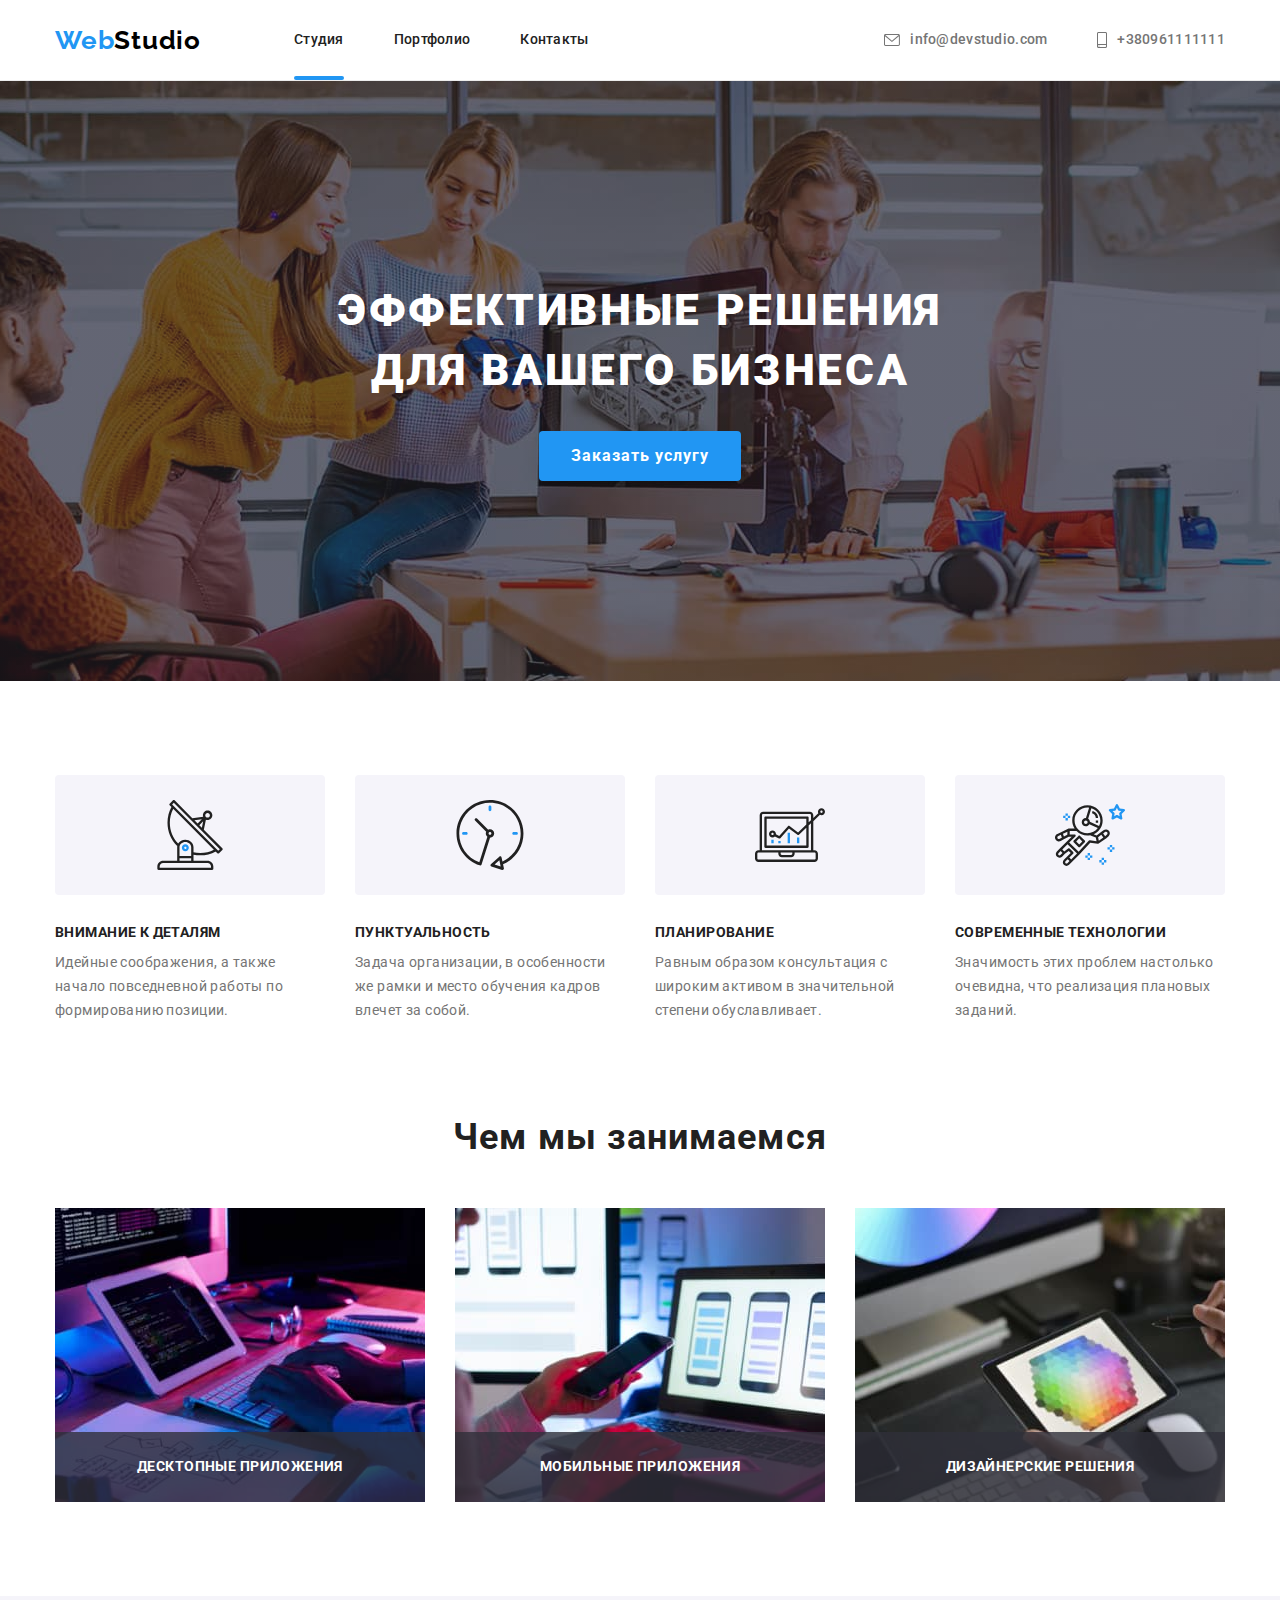
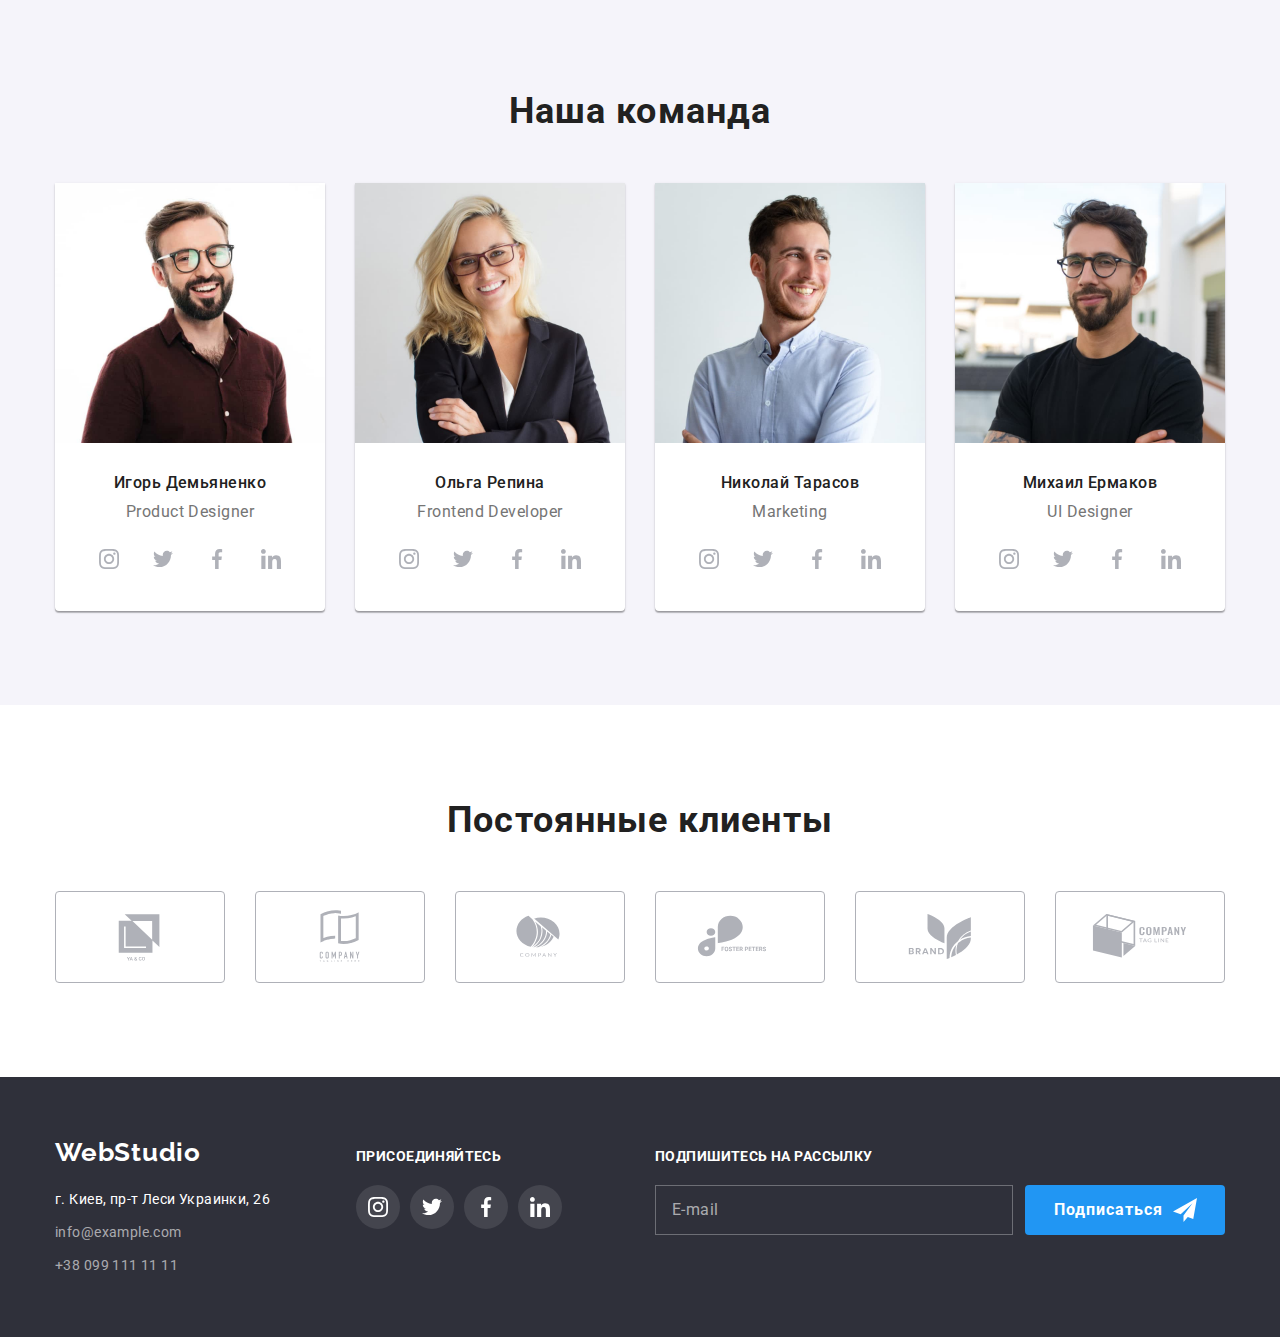
==== commit 90fb5ebf: "Добавил миксины" ====
--- a/index.html
+++ b/index.html
@@ -15,6 +15,7 @@
       rel="stylesheet"
       href="https://cdnjs.cloudflare.com/ajax/libs/modern-normalize/1.1.0/modern-normalize.min.css"
     />
+    <link rel="stylesheet" href="./css/main.min.css" />
     <link rel="stylesheet" href="./css/styles.css" />
   </head>
   <body>
@@ -22,7 +23,7 @@
     <header class="section-header">
       <div class="container main-header">
         <nav class="header-nav">
-          <a href="/" class="logo">
+          <a href="/" class="logo header__logo">
             <span class="logo--accent">Web</span>Studio</a
           >
           <ul class="header-list list">
@@ -66,7 +67,11 @@
           Эффективные решения <br />
           для вашего бизнеса
         </h1>
-        <button data-modal-open type="button" class="button">
+        <button
+          data-modal-open
+          type="button"
+          class="button section-hero__button"
+        >
           Заказать услугу
         </button>
       </section>
@@ -76,7 +81,7 @@
           <h2 class="features__title visually-hidden">Наши преимущества</h2>
           <ul class="features__list list">
             <li class="features__item">
-              <div class="icon-area">
+              <div class="features__icon-area">
                 <svg class="icon-antena" width="70" height="70">
                   <use href="./images/icons.svg#icon-antena"></use>
                 </svg>
@@ -89,7 +94,7 @@
               </p>
             </li>
             <li class="features__item icon-clock">
-              <div class="icon-area">
+              <div class="features__icon-area">
                 <svg class="icon-clock" width="70" height="70">
                   <use href="./images/icons.svg#icon-clock"></use>
                 </svg>
@@ -101,7 +106,7 @@
               </p>
             </li>
             <li class="features__item icon-comp">
-              <div class="icon-area">
+              <div class="features__icon-area">
                 <svg class="icon-comp" width="70" height="70">
                   <use href="./images/icons.svg#icon-comp"></use>
                 </svg>
@@ -113,7 +118,7 @@
               </p>
             </li>
             <li class="features__item icon-astro">
-              <div class="icon-area">
+              <div class="features__icon-area">
                 <svg class="icon-astro" width="70" height="70">
                   <use href="./images/icons.svg#icon-astro"></use>
                 </svg>
@@ -389,7 +394,7 @@
       <section class="section-footer">
         <div class="container footer-all">
           <div class="section-footer__adress-all">
-            <a href="/" class="footer-logo">WebStudio</a>
+            <a href="/" class="section-footer__logo logo">WebStudio</a>
             <address class="section-footer__addres">
               <a
                 href="https://goo.gl/maps/HRtFTrd4s4vfdarKA"
@@ -456,9 +461,9 @@
                   id="mail"
                   class="footer-form__input"
                 />
-                <button type="submit" class="footer-btn">
+                <button type="submit" class="button footer-subscribe__button">
                   Подписаться
-                  <svg class="footer-btn__plane" width="24px" height="24px">
+                  <svg class="button__plane" width="24px" height="24px">
                     <use href="./images/icons.svg#icon-plane"></use>
                   </svg>
                 </button>
@@ -473,41 +478,43 @@
       <div class="modal">
         <form class="form">
           <p class="form__title">Оставьте свои данные, мы вам перезвоним</p>
-          <div class="form-field">
-            <label for="name" class="form-label">Имя</label>
-            <div class="input-icon-modal">
+          <div class="form__field">
+            <label for="name" class="form__label">Имя</label>
+            <div class="input">
               <input
                 type="text"
-                class="form-input"
+                class="input__area"
                 name="user-name"
                 id="name"
                 autofocus
               />
-              <svg class="icon-modal icon-modal-person">
+              <!-- ------------------icon-modal----------------- -->
+
+              <svg class="input__icon icon-modal-person">
                 <use href="./images/icons.svg#icon-modal-person"></use>
               </svg>
             </div>
           </div>
-          <div class="form-field">
-            <label for="tel" class="form-label">Телефон</label>
-            <div class="input-icon-modal">
-              <input type="tel" name="tel" id="tel" class="form-input" />
-              <svg class="icon-modal icon-modal-phone">
+          <div class="form__field">
+            <label for="tel" class="form__label">Телефон</label>
+            <div class="input">
+              <input type="tel" name="tel" id="tel" class="input__area" />
+              <svg class="input__icon">
                 <use href="./images/icons.svg#icon-modal-phone"></use>
               </svg>
             </div>
           </div>
-          <div class="form-field">
-            <label for="mail" class="form-label">Почта</label>
-            <div class="input-icon-modal">
-              <input type="email" class="form-input" name="mail" id="mail" />
-              <svg class="icon-modal icon-modal-mail">
+          <div class="form__field">
+            <label for="mail" class="form__label">Почта</label>
+            <div class="input">
+              <input type="email" class="input__area" name="mail" id="mail" />
+              <svg class="input__icon">
                 <use href="./images/icons.svg#icon-modal-email"></use>
               </svg>
             </div>
           </div>
-          <div class="form-field form-field-coment">
-            <label for="coment" class="form-label">Комментарий</label>
+          <div class="form__field form__coment">
+            <label for="coment" class="form__label">Комментарий</label>
             <textarea
               class="coment"
               name="coment"
@@ -515,25 +522,25 @@
               placeholder="Введите текст"
             ></textarea>
           </div>
-          <div class="form-field form-field-check">
-            <label class="form-label-policy">
+          <div class="form__field form__check">
+            <label class="form__label-policy">
               <input
                 type="checkbox"
                 name="policy"
                 id="policy"
                 class="checkbox"
               />
-              <span class="icon"></span>
+              <span class="form__icon-policy"></span>
               Соглашаюсь с рассылкой и принимаю
-              <span class="policy-link">
-                <a href="" class="policy-deal">Условия договора</a>
+              <span class="form__policy-link">
+                <a href="" class="form__policy-deal">Условия договора</a>
               </span>
             </label>
           </div>
-          <button type="submit" class="btn-modal-sub">Отправить</button>
-          <div class="circle-close-btn">
-            <button class="btn-close-main" data-modal-close>
-              <svg class="btn-close" width="18" height="18">
+          <button type="submit" class="button modal-btn">Отправить</button>
+          <div class="btn-circle">
+            <button class="btn-close" data-modal-close>
+              <svg class="btn-close__icon" width="18" height="18">
                 <use href="images/icons.svg#icon-close-black-18dp-1"></use>
               </svg>
             </button>
--- a/css/main.min.css
+++ b/css/main.min.css
@@ -0,0 +1 @@
+:root{--primary-text-color: #757575;--title-text-color: #212121;--second-title-text: #ffffff;--accent-color: #2196f3;--primary-fone-color: #ffffff;--second-fone-color: #f5f4fa;--header-text-color: #212121;--btn-color: #fff}p,h1,h2,h3,h4,h5,h6{margin:0}ul{margin:0;padding:0}.list{padding:0;margin:0;list-style:none}a{text-decoration:none}img{display:block}body{font-family:"Roboto",sans-serif;color:var(--primary-text-color);background-color:var(--primary-fone-color)}.container{margin-left:auto;margin-right:auto;width:1200px;padding-left:15px;padding-right:15px}.visually-hidden{position:absolute;white-space:nowrap;width:1px;height:1px;overflow:hidden;border:0;padding:0;clip:rect(0 0 0 0);-webkit-clip-path:inset(50%);clip-path:inset(50%);margin:-1px}.section{padding-top:94px;padding-bottom:94px}.main-header{display:flex;align-items:center}.section-header{border-bottom:1px solid #ececec}.header__logo{display:flex;margin-right:93px;color:#000}.logo--accent{color:var(--accent-color)}.header-nav{display:flex;font-weight:500;font-size:14px;align-items:center;line-height:1.14;letter-spacing:.02em}.header-list{display:flex}.header-list__item{margin-right:50px}.header-list__item:last-child{margin-right:0}.header-list__link{display:flex;padding-top:32px;padding-bottom:32px;color:var(--header-text-color);transition-property:color;transition-duration:250ms;transition-timing-function:cubic-bezier(0.4, 0, 0.2, 1)}.header-list__link:hover,.header-list__link:focus,.header-list__link .current{color:var(--accent-color)}.current{position:relative}.header-list__link.current::after{display:block;content:"";height:4px;width:100%;position:absolute;left:0;bottom:0;background:var(--accent-color);border-radius:2px}.auth-nav{display:flex;margin-left:auto;align-items:center;font-weight:500;font-size:14px;line-height:1.14;letter-spacing:.02em;color:var(--primary-text-color)}.auth-nav__item+.auth-nav__item{margin-left:50px}.auth-nav__link{display:flex;align-items:center;color:var(--primary-text-color);transition-property:color;transition-duration:250ms;transition-timing-function:cubic-bezier(0.4, 0, 0.2, 1)}.auth-nav__link:hover,.auth-nav__link:focus{color:var(--accent-color)}.icon-envelope{display:inline-block;width:16px;height:12px;margin-right:10px;fill:currentColor}.icon-smartphone{display:inline-block;width:10px;height:16px;margin-right:10px;fill:currentColor}.logo{font-family:"Raleway",sans-serif;font-weight:700;font-size:26px;line-height:1.19;letter-spacing:.03em}.section-hero{max-width:1600px;height:600px;margin-left:auto;margin-right:auto;padding-top:200px;padding-bottom:200px;text-align:center;background-color:#c4c4c4;background-image:linear-gradient(rgba(47, 48, 58, 0.4), rgba(47, 48, 58, 0.4)),url(../images/hero.jpg);background-repeat:no-repeat;background-position:center;background-size:cover}.section-hero__title{margin-bottom:30px;color:var(--second-title-text);font-weight:900;font-size:44px;line-height:1.36;text-align:center;letter-spacing:.06em;text-transform:uppercase}.button{min-width:200px;height:50px;border:none;font-weight:700;font-size:16px;line-height:1.87;letter-spacing:.06em;border-radius:4px;cursor:pointer;align-items:center;text-align:center;color:var(--btn-color)}.section-hero__button{display:inline-block;padding:10px 32px;box-shadow:0px 4px 4px rgba(0,0,0,.15);background-color:var(--accent-color);transition-property:background-color;transition-duration:250ms;transition-timing-function:cubic-bezier(0.4, 0, 0.2, 1)}.section-hero__button:hover,.section-hero__button:focus{background-color:#188ce8;color:var(--btn-color)}.features{padding-bottom:47px}.features__list{display:flex}.features__item{width:270px;margin-right:30px}.features__item:last-child{margin-right:0}.features__icon-area{display:flex;width:270px;height:120px;border-radius:4px;margin-bottom:30px;background-color:#f5f4fa;justify-content:center;align-items:center}.features__after-title{margin-bottom:10px;font-size:14px;line-height:1.14;letter-spacing:.03em;text-transform:uppercase;color:var(--title-text-color)}.features__text{margin-bottom:0;font-size:14px;line-height:1.7;letter-spacing:.03em}.about{padding-top:47px}.about__title{margin-top:0;margin-bottom:50px;font-size:36px;line-height:1.17;text-align:center;letter-spacing:.03em;color:var(--title-text-color)}.about__list{display:flex}.about__item{position:relative}.about__item:not(:last-child){margin-right:30px}.about__text{display:flex;position:absolute;left:0;bottom:0;align-items:center;justify-content:center;width:370px;height:70px;font-weight:bold;font-size:14px;line-height:1.14;text-align:center;letter-spacing:.03em;text-transform:uppercase;color:var(--second-title-text);background-color:rgba(47,48,58,.8)}.team{margin-top:0;padding-top:94px;padding-bottom:94px;background-color:#f5f4fa}.team__list{display:flex;margin-left:-30px}.team__item{width:calc(100% / 4 - 30px);margin-left:30px;background-color:#fff;box-shadow:0px 1px 3px rgba(0,0,0,.12),0px 1px 1px rgba(0,0,0,.14),0px 2px 1px rgba(0,0,0,.2);border-radius:0px 0px 4px 4px}.team__title{margin-top:0;margin-bottom:50px;font-size:36px;line-height:1.17;text-align:center;letter-spacing:.03em;color:var(--title-text-color)}.team__title-members{margin-top:0;margin-bottom:10px;font-weight:500;font-size:16px;line-height:1.19;text-align:center;letter-spacing:.03em;color:var(--title-text-color)}.team__text{margin-top:0;margin-bottom:16px;font-size:16px;line-height:1.19;text-align:center;letter-spacing:.03em}.team__text-content{padding-top:30px;padding-bottom:30px}.team__text-list{display:flex;justify-content:center}.team__text-link{display:flex;justify-content:center;align-items:center;width:44px;height:44px;color:#afb1b8;background-color:#fff;border-radius:50%;transition-property:background-color,color;transition-duration:250ms;transition-timing-function:cubic-bezier(0.4, 0, 0.2, 1)}.team__text-link:hover,.team__text-link:focus{background-color:var(--accent-color);color:#fff}.team__text-item+.team__text-item{margin-left:10px}.team__text-icon{fill:currentColor}.client__title{margin-top:0;margin-bottom:50px;font-size:36px;line-height:1.17;text-align:center;letter-spacing:.03em;color:var(--title-text-color)}.client__list{display:flex}.client__link{display:flex;width:170px;height:92px;justify-content:center;align-items:center;color:#e5e5e5;border:1px solid #afb1b8;border-radius:4px;transition-property:border;transition-duration:250ms;transition-timing-function:cubic-bezier(0.4, 0, 0.2, 1)}.client__link:hover,.client__link:focus{border:1px solid var(--accent-color)}.client__item+.client__item{margin-left:30px}.client__icon{display:flex;width:106px;height:60px;fill:#afb1b8;transition-property:fill;transition-duration:250ms;transition-timing-function:cubic-bezier(0.4, 0, 0.2, 1)}.client__link:hover .client__icon,.client__link:focus .client__icon{fill:var(--accent-color)}.portfolio-btn{font-family:inherit;font-weight:500;font-size:16px;line-height:1.62;cursor:pointer;padding:6px 22px;text-align:center;letter-spacing:.03em;color:var(--title-text-color);background-color:#f5f4fa;border-radius:4px;border:none;transition-property:color,background-color;transition-duration:250ms;transition-timing-function:cubic-bezier(0.4, 0, 0.2, 1)}.portfolio-btn:hover,.portfolio-btn:focus{color:var(--btn-color);background-color:var(--accent-color);box-shadow:0px 3px 1px rgba(0,0,0,.1),0px 1px 2px rgba(0,0,0,.08),0px 2px 2px rgba(0,0,0,.12)}.gallery__title{margin-bottom:4px;font-size:18px;line-height:2;letter-spacing:.06em;color:var(--header-text-color)}.gallery__text{font-size:16px;line-height:1.88;letter-spacing:.03em}.portfolio__list{display:flex;margin-bottom:50px;justify-content:center}.portfolio__item:not(:last-child){margin-right:8px}.gallary{display:flex;flex-wrap:wrap;margin-left:-30px;margin-top:-30px}.gallery__item{width:calc(100% / 3 - 30px);margin-left:30px;margin-top:30px;border:1px solid #eee}.gallery__link{display:block;transition-property:box-shadow;transition-duration:250ms;transition-timing-function:cubic-bezier(0.4, 0, 0.2, 1)}.gallery__link:hover,.gallery__link:focus{box-shadow:0px 1px 1px rgba(0,0,0,.12),0px 4px 4px rgba(0,0,0,.06),1px 4px 6px rgba(0,0,0,.16)}.gallery__content{padding-top:20px;padding-right:24px;padding-bottom:20px;padding-left:24px}.gallery__thumb{display:flex;position:relative;width:370px;overflow:hidden}.gallery__animation{display:inline-block;position:absolute;width:370px;opacity:0;padding:63px 24px;font-size:18px;line-height:1.56;letter-spacing:.03em;color:var(--second-title-text);background-color:rgba(33,150,243,.9);transition-property:transform,opacity;transition-duration:250ms;transition-timing-function:cubic-bezier(0.4, 0, 0.2, 1);transform:translateY(100%)}.gallery__link:hover .gallery__animation{opacity:1;transform:translateY(0)}.footer-all{display:flex;align-items:baseline}.section-footer{padding-top:60px;padding-bottom:60px;background-color:#2f303a}.section-footer__adress-all{width:231px}.section-footer__logo{display:block;color:#fff;margin-bottom:20px}.section-footer__addres-fiz{display:block;font-style:normal;font-size:14px;margin-bottom:9px;line-height:1.71;letter-spacing:.03em;color:var(--second-title-text);transition-property:color;transition-duration:250ms;transition-timing-function:cubic-bezier(0.4, 0, 0.2, 1)}.section-footer__addres-fiz:hover,.section-footer__addres-fiz:focus{color:var(--accent-color)}.section-footer__mail{display:block;font-style:normal;font-weight:400;font-size:14px;line-height:1.71;margin-bottom:9px;letter-spacing:.03em;color:rgba(255,255,255,.6);transition-property:color;transition-duration:250ms;transition-timing-function:cubic-bezier(0.4, 0, 0.2, 1)}.section-footer__mail:hover,.section-footer__mail:focus{color:var(--accent-color)}.section-footer__tel{font-style:normal;font-size:14px;line-height:1.71;letter-spacing:.03em;color:rgba(255,255,255,.6);transition-property:color;transition-duration:250ms;transition-timing-function:cubic-bezier(0.4, 0, 0.2, 1)}.section-footer__tel:hover,.section-footer__tel:focus{color:var(--accent-color)}.footer-join{width:206px;margin-left:70px}.footer-join__text{margin-bottom:20px;font-weight:bold;font-size:14px;line-height:1.14;letter-spacing:.03em;text-transform:uppercase;color:var(--second-title-text)}.footer-join__list{display:flex}.footer-join__link{display:flex;justify-content:center;align-items:center;width:44px;height:44px;background-color:rgba(255,255,255,.1);border-radius:50%;transition-property:background-color;transition-duration:250ms;transition-timing-function:cubic-bezier(0.4, 0, 0.2, 1)}.footer-join__link:hover,.footer-join__link:focus{background-color:var(--accent-color)}.footer-join__item:not(:last-child){margin-right:10px}.footer-join__icon{fill:var(--btn-color)}.footer-subscribe{margin-left:93px;margin-right:0;width:570px}.footer-form__text{display:block;margin-bottom:20px;font-weight:bold;font-size:14px;line-height:1.14;letter-spacing:.03em;text-transform:uppercase;color:var(--second-title-text)}.footer-form__send{display:flex}.footer-form__input{padding-top:15px;padding-bottom:15px;padding-left:16px;width:358px;height:50px;border:1px solid rgba(255,255,255,.3);color:var(--second-title-text);background-color:#2f303a}.footer-form__input::-moz-placeholder{font-size:16px;line-height:1.25;letter-spacing:.03em;color:rgba(255,255,255,.6)}.footer-form__input:-ms-input-placeholder{font-size:16px;line-height:1.25;letter-spacing:.03em;color:rgba(255,255,255,.6)}.footer-form__input::placeholder{font-size:16px;line-height:1.25;letter-spacing:.03em;color:rgba(255,255,255,.6)}.footer-subscribe__button{display:flex;margin-left:12px;padding-left:29px;background-color:var(--accent-color);transition-property:box-shadow;transition-duration:250ms;transition-timing-function:cubic-bezier(0.4, 0, 0.2, 1)}.footer-subscribe__button:hover,.footer-subscribe__button:focus{box-shadow:0px 4px 4px rgba(0,0,0,.15)}.button__plane{padding:0;margin:0;border:none;display:inline-block;fill:#fff;margin-left:10px}.backdrop{position:fixed;top:0;left:0;width:100vw;height:100vh;background-color:rgba(0,0,0,.2);z-index:2;opacity:1;transition:opacity 250ms cubic-bezier(0.4, 0, 0.2, 1),visibility 250ms}.is-hidden{opacity:0;pointer-events:none;visibility:hidden}.backdrop.is-hidden .modal{transform:translate(-50%, -50%) scale(0.9)}.modal{display:flex;position:absolute;padding:40px;top:50%;left:50%;width:528px;height:581px;opacity:1;transform:translate(-50%, -50%) scale(1);transition:transform 250ms cubic-bezier(0.4, 0, 0.2, 1);background-color:#fff}.btn-close__icon{color:#000;background-color:transparent;border:none;transition:fill 250ms cubic-bezier(0.4, 0, 0.2, 1)}.btn-close{width:18px;height:18px;padding:0;margin:0;border:none;background-color:#fff;cursor:pointer}.btn-circle{position:absolute;display:flex;top:8px;right:8px;justify-content:center;align-items:center;width:30px;height:30px;border-radius:50%;border:1px solid rgba(0,0,0,.1);background-color:#fff}.btn-circle:hover,.btn-circle:focus .btn--close{fill:var(--accent-color)}.form{display:flex;width:100%;margin-left:auto;margin-right:auto;flex-direction:column;border:none;margin:0}.form__title{margin-bottom:12px;font-weight:bold;font-size:20px;line-height:1.15;text-align:center;letter-spacing:.03em;color:var(--header-text-color)}.form__label{margin-bottom:4px;font-size:12px;line-height:1.17;letter-spacing:.01em;color:var(--primary-text-color)}.form__field{width:100%;display:flex;margin-bottom:10px;flex-direction:column}.input__area{padding-left:42px;width:100%;height:40px;border:1px solid rgba(33,33,33,.2);border-radius:4px;transition:border-color 250ms cubic-bezier(0.4, 0, 0.2, 1)}.input__area:focus{border-color:var(--accent-color);outline:var(--accent-color)}.input{position:relative}.input__icon{position:absolute;top:50%;transform:translateY(-50%);left:12px;width:18px;height:18px;fill:var(--title-text-color);transition:fill 250ms cubic-bezier(0.4, 0, 0.2, 1)}.input__area:focus+.input__icon{fill:var(--accent-color)}.form__field textarea::-moz-placeholder{font-weight:normal;font-size:12px;line-height:1.17;letter-spacing:.01em;color:rgba(117,117,117,.5)}.form__field textarea:-ms-input-placeholder{font-weight:normal;font-size:12px;line-height:1.17;letter-spacing:.01em;color:rgba(117,117,117,.5)}.form__field textarea::placeholder{font-weight:normal;font-size:12px;line-height:1.17;letter-spacing:.01em;color:rgba(117,117,117,.5)}textarea{padding:12px 16px;resize:none;height:120px;border:1px solid rgba(33,33,33,.2);box-sizing:border-box;border-radius:4px;transition:border-color 250ms cubic-bezier(0.4, 0, 0.2, 1)}textarea:focus{border-color:var(--accent-color);outline:var(--accent-color)}.form__coment{margin-bottom:20px}.form__check{padding-left:14px}.form__label-policy{font-weight:normal;font-size:14px;line-height:1.71;letter-spacing:.03em;color:var(--primary-text-color)}.form__policy-deal{font-weight:normal;font-size:14px;line-height:1.71;letter-spacing:.03em;color:var(--accent-color);-webkit-text-decoration-line:underline;text-decoration-line:underline}.form__check{display:inline-flex;flex-direction:row;margin-bottom:30px}.form__label-policy{display:flex;align-items:center}.modal-btn{display:flex;justify-content:center;align-items:center;margin:0;padding:0;margin-left:auto;margin-right:auto;background-color:var(--accent-color);box-shadow:0px 4px 4px rgba(0,0,0,.15);border-radius:4px;transition:box-shadow 250ms cubic-bezier(0.4, 0, 0.2, 1),background-color 250ms cubic-bezier(0.4, 0, 0.2, 1)}.modal-btn:focus,.modal-btn:hover{background-color:#188ce8;box-shadow:0px 4px 4px rgba(0,0,0,.25)}.checkbox{-webkit-appearance:none;position:absolute}.form__icon-policy{display:inline-block;background-position:50% 50%;width:16px;height:15px;margin-right:7px;border-radius:2px;background-size:contain;background-repeat:no-repeat;background-origin:border-box;color:#fff;border:1px solid var(--title-text-color);transition:border-color 250ms cubic-bezier(0.4, 0, 0.2, 1),background-color 250ms cubic-bezier(0.4, 0, 0.2, 1)}.form__policy-link{margin-left:3px}.checkbox:checked+.form__icon-policy{border-color:var(--accent-color);background-color:var(--accent-color);background-image:url(../images/icon-check.svg)}/*# sourceMappingURL=main.min.css.map */--- a/css/styles.css
+++ b/css/styles.css
@@ -5,171 +5,15 @@
 /* вторичный цвет фона #F5F4FA */
 /* цвет героя и футера #2F303A */
 /* ---------------------------------- Переменные------- */
-:root {
-  --primary-text-color: #757575;
-  --title-text-color: #212121;
-  --second-title-text: #ffffff;
-  --accent-color: #2196f3;
-  --primary-fone-color: #ffffff;
-  --second-fone-color: #f5f4fa;
-  --header-text-color: #212121;
-  --btn-color: #fff;
-}
+
 /* -----------------------------------Срос настроек------ */
-p,
-h1,
-h2,
-h3,
-h4,
-h5,
-h6 {
-  margin: 0;
-}
 
-ul {
-  margin: 0;
-  padding: 0;
-}
-.list {
-  padding: 0;
-  margin: 0;
-  list-style: none;
-}
-a {
-  text-decoration: none;
-}
-img {
-  display: block;
-}
 /* -----------------------------------Body----------- */
-body {
-  font-family: 'Roboto', sans-serif;
-  color: var(--primary-text-color);
-  background-color: var(--primary-fone-color);
-}
 
 /* -----------------------------------Hidden--------- */
-.visually-hidden {
-  position: absolute;
-  white-space: nowrap;
-  width: 1px;
-  height: 1px;
-  overflow: hidden;
-  border: 0;
-  padding: 0;
-  clip: rect(0 0 0 0);
-  clip-path: inset(50%);
-  margin: -1px;
-}
-.container {
-  margin-left: auto;
-  margin-right: auto;
-  width: 1200px;
-  padding-left: 15px;
-  padding-right: 15px;
-}
+
 /* --------------------------------Header -------------*/
 /* main nav */
-.main-header {
-  display: flex;
-  align-items: center;
-}
-.section-header {
-  border-bottom: 1px solid #ececec;
-
-  /* outline: 1px solid tomato; */
-  /* display: inline-flex; */
-  /* margin-top: 24px;
-  margin-bottom: 25px; */
-}
-.logo {
-  display: flex;
-  margin-right: 93px;
-  color: #000000;
-  font-family: 'Raleway', sans-serif;
-  font-weight: 700;
-  font-size: 26px;
-  line-height: 1.19;
-  letter-spacing: 0.03em;
-}
-.logo--accent {
-  color: var(--accent-color);
-}
-
-.header-nav {
-  display: flex;
-  font-weight: 500;
-  font-size: 14px;
-  align-items: center;
-  line-height: 1.14;
-  letter-spacing: 0.02em;
-}
-
-.header-list {
-  display: flex;
-}
-.header-list__item {
-  margin-right: 50px;
-}
-.header-list__item:last-child {
-  margin-right: 0;
-}
-.header-list__link {
-  display: flex;
-  padding-top: 32px;
-  padding-bottom: 32px;
-  color: var(--header-text-color);
-  transition-property: color;
-  transition-duration: 250ms;
-  transition-timing-function: cubic-bezier(0.4, 0, 0.2, 1);
-}
-.header-list__link:hover,
-.header-list__link:focus,
-.current {
-  color: var(--accent-color);
-}
-.current {
-  position: relative;
-}
-.header-list__link.current::after {
-  display: block;
-  content: '';
-  height: 4px;
-  width: 100%;
-  position: absolute;
-  left: 0;
-  bottom: 0;
-  background: var(--accent-color);
-  border-radius: 2px;
-}
-
-.auth-nav {
-  display: flex;
-  margin-left: auto;
-  align-items: center;
-  font-weight: 500;
-  font-size: 14px;
-  line-height: 1.14;
-  letter-spacing: 0.02em;
-  color: var(--primary-text-color);
-}
-
-.auth-nav__item + .auth-nav__item {
-  margin-left: 50px;
-}
-
-.auth-nav__link {
-  display: flex;
-  align-items: center;
-  color: var(--primary-text-color);
-  transition-property: color;
-  transition-duration: 250ms;
-  transition-timing-function: cubic-bezier(0.4, 0, 0.2, 1);
-}
-.auth-nav__link:hover,
-.auth-nav__link:focus {
-  color: var(--accent-color);
-}
 
 /* /* .auth-nav-mail::before {
   outline: 1px solid red;
@@ -199,109 +43,12 @@
   /* justify-self: end; 
 } */
 
-.icon-envelope {
-  display: inline-block;
-  width: 16px;
-  height: 12px;
-  margin-right: 10px;
-  fill: currentColor;
-}
-
-.icon-smartphone {
-  display: inline-block;
-  width: 10px;
-  height: 16px;
-  margin-right: 10px;
-  fill: currentColor;
-}
-
 /* ------------------------------Hero -------------*/
 
-.section-hero {
-  max-width: 1600px;
-  height: 600px;
-  margin-left: auto;
-  margin-right: auto;
-  padding-top: 200px;
-  padding-bottom: 200px;
-  /* outline: solid 1px tomato; */
-  text-align: center;
-
-  background-color: #c4c4c4;
-  background-image: linear-gradient(
-      rgba(47, 48, 58, 0.4),
-      rgba(47, 48, 58, 0.4)
-    ),
-    url(../images/hero.jpg);
-  background-repeat: no-repeat;
-  background-position: center;
-  background-size: cover;
-}
-.section-hero__title {
-  margin-bottom: 30px;
-  color: var(--second-title-text);
-  font-weight: 900;
-  font-size: 44px;
-  line-height: 1.36;
-  text-align: center;
-  letter-spacing: 0.06em;
-  text-transform: uppercase;
-}
-.button {
-  display: inline-block;
-  border: none;
-  font-family: inherit;
-  min-width: 200px;
-  height: 50px;
-  border-radius: 4px;
-
-  padding: 10px 32px;
-  font-weight: 700;
-  font-size: 16px;
-  line-height: 1.87;
-  /* display: flex; */
-  align-items: center;
-  text-align: center;
-  letter-spacing: 0.06em;
-  box-shadow: 0px 4px 4px rgba(0, 0, 0, 0.15);
-  cursor: pointer;
-  color: var(--btn-color);
-  background-color: var(--accent-color);
-
-  transition-property: background-color;
-  transition-duration: 250ms;
-  transition-timing-function: cubic-bezier(0.4, 0, 0.2, 1);
-}
-.button:hover,
-.button:focus {
-  background-color: #188ce8;
-  color: var(--btn-color);
-}
-
-/* --------------------------------------------Main -------------- */
-
-.section {
-  padding-top: 94px;
-  padding-bottom: 94px;
-  /* outline: 1px solid red; */
-}
+/* --------------------------------------Main -------------- */
 
 /* -----------------------------------------------SECTION FEATURES */
 
-.features {
-  padding-bottom: 47px;
-}
-.features__list {
-  display: flex;
-}
-.features__item {
-  width: 270px;
-  margin-right: 30px;
-}
-
-.features__item:last-child {
-  margin-right: 0;
-}
 /* .features-item::before {
   display: block;
   content: '';
@@ -329,160 +76,11 @@
 /* .features-title { */
 /* margin-top: 0; */
 /* } */
-.icon-area {
-  display: flex;
-  width: 270px;
-  height: 120px;
-  border-radius: 4px;
-  margin-bottom: 30px;
-  background-color: #f5f4fa;
-  justify-content: center;
-  align-items: center;
-}
 
-.features__after-title {
-  /* margin-top: 0; */
-  margin-bottom: 10px;
-  font-size: 14px;
-  line-height: 1.14;
-  letter-spacing: 0.03em;
-  text-transform: uppercase;
-  color: var(--title-text-color);
-}
-.features__text {
-  margin-bottom: 0;
-  font-size: 14px;
-  line-height: 1.7;
-  letter-spacing: 0.03em;
-}
 /* ----------------------------------------------SECTION ABOUT */
-
-.about {
-  padding-top: 47px;
-}
-
-.about__title {
-  margin-top: 0;
-  margin-bottom: 50px;
-  font-size: 36px;
-  line-height: 1.17;
-  text-align: center;
-  letter-spacing: 0.03em;
-  color: var(--title-text-color);
-}
-.about__list {
-  display: flex;
-}
-.about__item {
-  position: relative;
-}
-.about__item:not(:last-child) {
-  margin-right: 30px;
-}
-.about__text {
-  display: flex;
-  position: absolute;
-  left: 0;
-  bottom: 0;
-  align-items: center;
-  justify-content: center;
-
-  width: 370px;
-  height: 70px;
-  font-weight: bold;
-  font-size: 14px;
-  line-height: 1.14;
-  text-align: center;
-  letter-spacing: 0.03em;
-  text-transform: uppercase;
-  color: var(--second-title-text);
-  background-color: rgba(47, 48, 58, 0.8);
-}
 
 /* -------------------------------------------------team-----------  */
 
-.team {
-  margin-top: 0;
-  padding-top: 94px;
-  padding-bottom: 94px;
-  background-color: #f5f4fa;
-}
-
-.team__list {
-  display: flex;
-  margin-left: -30px;
-}
-.team__item {
-  width: calc(100% / 4 - 30px);
-  margin-left: 30px;
-  background-color: #fff;
-  box-shadow: 0px 1px 3px rgba(0, 0, 0, 0.12), 0px 1px 1px rgba(0, 0, 0, 0.14),
-    0px 2px 1px rgba(0, 0, 0, 0.2);
-  border-radius: 0px 0px 4px 4px;
-}
-
-.team__title {
-  margin-top: 0;
-  margin-bottom: 50px;
-  font-size: 36px;
-  line-height: 1.17;
-  text-align: center;
-  letter-spacing: 0.03em;
-  color: var(--title-text-color);
-}
-.team__title-members {
-  margin-top: 0;
-  margin-bottom: 10px;
-  font-weight: 500;
-  font-size: 16px;
-  line-height: 1.19;
-
-  text-align: center;
-  letter-spacing: 0.03em;
-  color: var(--title-text-color);
-}
-.team__text {
-  margin-top: 0;
-  margin-bottom: 16px;
-  font-size: 16px;
-  line-height: 1.19;
-  text-align: center;
-  letter-spacing: 0.03em;
-}
-.team__text-content {
-  padding-top: 30px;
-  padding-bottom: 30px;
-}
-
-.team__text-list {
-  display: flex;
-  justify-content: center;
-}
-.team__text-link {
-  display: flex;
-  justify-content: center;
-  align-items: center;
-  width: 44px;
-  height: 44px;
-  color: #afb1b8;
-  background-color: #fff;
-  border-radius: 50%;
-  transition-property: background-color, color;
-  transition-duration: 250ms;
-  transition-timing-function: cubic-bezier(0.4, 0, 0.2, 1);
-}
-
-.team__text-link:hover,
-.team__text-link:focus {
-  background-color: var(--accent-color);
-  color: #ffffff;
-}
-.team__text-item + .team__text-item {
-  margin-left: 10px;
-}
-.team__text-icon {
-  fill: currentColor;
-}
 /* ---------АЛЬТЕРНАТИВНЫЙ ВАРИАНТ */
 /* .team-text-icon {
   fill: #afb1b8;
@@ -491,203 +89,12 @@
   fill: #ffffff;
 } */
 
-.client__title {
-  margin-top: 0;
-  margin-bottom: 50px;
-  font-size: 36px;
-  line-height: 1.17;
-  text-align: center;
-  letter-spacing: 0.03em;
-  color: var(--title-text-color);
-}
-.client__list {
-  display: flex;
-}
-.client__link {
-  display: flex;
-  /* outline: 1px solid tomato; */
-  width: 170px;
-  height: 92px;
-  justify-content: center;
-  align-items: center;
-  color: #e5e5e5;
-  border: 1px solid #afb1b8;
-  border-radius: 4px;
-  transition-property: border;
-  transition-duration: 250ms;
-  transition-timing-function: cubic-bezier(0.4, 0, 0.2, 1);
-}
-.client__link:hover,
-.client__link:focus {
-  border: 1px solid var(--accent-color);
-}
-.client__link:hover .client__icon,
-.client__link:focus .client__icon {
-  fill: var(--accent-color);
-}
-.client__item + .client__item {
-  margin-left: 30px;
-}
-.client__icon {
-  display: flex;
-  width: 106px;
-  height: 60px;
-  fill: #afb1b8;
-  transition-property: fill;
-  transition-duration: 250ms;
-  transition-timing-function: cubic-bezier(0.4, 0, 0.2, 1);
-}
-
 /* -------------------------------------footer-------------------------- */
 
-.footer-all {
-  display: flex;
-  align-items: baseline;
-}
-.section-footer {
-  padding-top: 60px;
-  padding-bottom: 60px;
-  background-color: #2f303a;
-}
-.section-footer__adress-all {
-  width: 231px;
-}
-.footer-logo {
-  display: block;
-  color: #ffffff;
-  font-family: 'Raleway', sans-serif;
-  font-weight: 700;
-  font-size: 26px;
-  line-height: 1.19;
-  letter-spacing: 0.03em;
-  margin-bottom: 20px;
-}
-.section-footer__addres-fiz {
-  display: block;
-  font-style: normal;
-  font-size: 14px;
-  margin-bottom: 9px;
-  line-height: 1.71;
-  letter-spacing: 0.03em;
-  color: var(--second-title-text);
-  transition-property: color;
-  transition-duration: 250ms;
-  transition-timing-function: cubic-bezier(0.4, 0, 0.2, 1);
-}
-.section-footer__addres-fiz:hover,
-.section-footer__addres-fiz:focus {
-  color: var(--accent-color);
-}
-.section-footer__mail {
-  display: block;
-  font-style: normal;
-  font-weight: 400;
-  font-size: 14px;
-  line-height: 1.71;
-  margin-bottom: 9px;
-  letter-spacing: 0.03em;
-  color: rgba(255, 255, 255, 0.6);
-  transition-property: color;
-  transition-duration: 250ms;
-  transition-timing-function: cubic-bezier(0.4, 0, 0.2, 1);
-}
-.section-footer__mail:hover,
-.section-footer__mail:focus,
-.section-footer__tel:hover,
-.section-footer__tel:focus {
-  color: var(--accent-color);
-}
-.section-footer__tel {
-  font-style: normal;
-
-  font-size: 14px;
-  line-height: 1.71;
-  letter-spacing: 0.03em;
-  color: rgba(255, 255, 255, 0.6);
-  transition-property: color;
-  transition-duration: 250ms;
-  transition-timing-function: cubic-bezier(0.4, 0, 0.2, 1);
-}
 /* -------------------------------------------------------------- */
-.footer-join {
-  width: 206px;
-  margin-left: 70px;
-}
-.footer-join__text {
-  margin-bottom: 20px;
-  font-weight: bold;
-  font-size: 14px;
-  line-height: 1.14;
-  letter-spacing: 0.03em;
-  text-transform: uppercase;
-  color: var(--second-title-text);
-}
-.footer-join__list {
-  display: flex;
-}
-.footer-join__link {
-  display: flex;
-  justify-content: center;
-  align-items: center;
-  width: 44px;
-  height: 44px;
-  background-color: rgba(255, 255, 255, 0.1);
-  border-radius: 50%;
-  transition-property: background-color;
-  transition-duration: 250ms;
-  transition-timing-function: cubic-bezier(0.4, 0, 0.2, 1);
-}
-.footer-join__link:hover,
-.footer-join__link:focus {
-  background-color: var(--accent-color);
-}
-
-.footer-join__item:not(:last-child) {
-  margin-right: 10px;
-}
-.footer-join__icon {
-  fill: var(--btn-color);
-}
 
 /* ----------------------------------------------Footer subs---------------- */
 
-.footer-subscribe {
-  margin-left: 93px;
-  margin-right: 0;
-  width: 570px;
-}
-
-.footer-form__text {
-  display: block;
-  margin-bottom: 20px;
-  /* outline: 1px solid gold; */
-  font-weight: bold;
-  font-size: 14px;
-  line-height: 1.14;
-  letter-spacing: 0.03em;
-  text-transform: uppercase;
-  color: var(--second-title-text);
-}
-.footer-form__send {
-  display: flex;
-}
-.footer-form__input {
-  /* outline: 1px solid red; */
-  padding-top: 15px;
-  padding-bottom: 15px;
-  padding-left: 16px;
-  width: 358px;
-  height: 50px;
-  border: 1px solid rgba(255, 255, 255, 0.3);
-  color: var(--second-title-text);
-  background-color: #2f303a;
-}
-.footer-form__input::placeholder {
-  font-size: 16px;
-  line-height: 1.25;
-  letter-spacing: 0.03em;
-  color: rgba(255, 255, 255, 0.6);
-}
 /* .footer-btn-subs {
   align-items: center;
   display: flex;
@@ -700,45 +107,14 @@
   margin-top: 36px;
   margin-left: 12px;
 } */
-.footer-btn {
-  display: flex;
-  align-items: center;
-  margin-left: 12px;
-  padding-left: 29px;
-  width: 200px;
-  height: 50px;
-  border: none;
-  font-weight: bold;
-  font-size: 16px;
-  line-height: 1.87;
-  letter-spacing: 0.06em;
-  cursor: pointer;
-  background-color: var(--accent-color);
-  border-radius: 4px;
-  color: #ffffff;
-  transition-property: box-shadow;
-  transition-duration: 250ms;
-  transition-timing-function: cubic-bezier(0.4, 0, 0.2, 1);
-}
-.footer-btn:hover,
-.footer-btn:focus {
-  box-shadow: 0px 4px 4px rgba(0, 0, 0, 0.15);
-}
-.footer-btn__plane {
-  padding: 0;
-  margin: 0;
-  border: none;
-  display: inline-block;
-  fill: #ffffff;
-  margin-left: 10px;
-}
 
 /* ---------------------------------------------Страница Portfolio -------------*/
 
-.section-portfolio {
+/* .section-portfolio {
   padding-top: 94px;
   padding-bottom: 94px;
-}
+}  Переименовал секцию и закоментил*/
+
 /* .flex-container {
   display: flex;
 
@@ -750,347 +126,7 @@
   outline: 2px solid red;
 } */
 
-.portfolio-btn {
-  font-family: inherit;
-  font-weight: 500;
-  font-size: 16px;
-  line-height: 1.62;
-  cursor: pointer;
-  padding: 6px 22px;
-  text-align: center;
-  letter-spacing: 0.03em;
-  color: var(--title-text-color);
-  background-color: #f5f4fa;
-  border-radius: 4px;
-  border: none;
-  transition-property: color, background-color;
-  transition-duration: 250ms;
-  transition-timing-function: cubic-bezier(0.4, 0, 0.2, 1);
-}
-.portfolio-btn:hover,
-.portfolio-btn:focus {
-  color: var(--btn-color);
-  background-color: var(--accent-color);
-  box-shadow: 0px 3px 1px rgba(0, 0, 0, 0.1), 0px 1px 2px rgba(0, 0, 0, 0.08),
-    0px 2px 2px rgba(0, 0, 0, 0.12);
-}
-.gallery__title {
-  /* margin-top: 0; */
-  margin-bottom: 4px;
-  font-size: 18px;
-  line-height: 2;
-  letter-spacing: 0.06em;
-  color: var(--header-text-color);
-}
-.gallery__text {
-  font-size: 16px;
-  line-height: 1.88;
-  letter-spacing: 0.03em;
-}
-.section-portfolio__list {
-  display: flex;
-  margin-bottom: 50px;
-  justify-content: center;
-}
-.section-portfolio__item:not(:last-child) {
-  margin-right: 8px;
-}
-.gallary {
-  display: flex;
-  flex-wrap: wrap;
-  margin-left: -30px;
-  margin-top: -30px;
-}
-.gallery__item {
-  width: calc(100% / 3 - 30px);
-  margin-left: 30px;
-  margin-top: 30px;
-  border: 1px solid #eeeeee;
-}
-.gallery__link {
-  display: block;
-  transition-property: box-shadow;
-  transition-duration: 250ms;
-  transition-timing-function: cubic-bezier(0.4, 0, 0.2, 1);
-}
-.gallery__link:hover,
-.gallery__link:focus {
-  box-shadow: 0px 1px 1px rgba(0, 0, 0, 0.12), 0px 4px 4px rgba(0, 0, 0, 0.06),
-    1px 4px 6px rgba(0, 0, 0, 0.16);
-}
-
-.gallery__link:hover .gallery__animation {
-  opacity: 1;
-  transform: translateY(0);
-}
-
-.gallery__content {
-  padding-top: 20px;
-  padding-right: 24px;
-  padding-bottom: 20px;
-  padding-left: 24px;
-}
-.gallery__thumb {
-  display: flex;
-  position: relative;
-  width: 370px;
-  overflow: hidden;
-}
-.gallery__animation {
-  display: inline-block;
-  position: absolute;
-  width: 370px;
-  opacity: 0;
-
-  padding: 63px 24px;
-
-  font-size: 18px;
-  line-height: 1.56;
-  letter-spacing: 0.03em;
-  color: var(--second-title-text);
-  background-color: rgba(33, 150, 243, 0.9);
-  transition-property: transform, opacity;
-  transition-duration: 250ms;
-  transition-timing-function: cubic-bezier(0.4, 0, 0.2, 1);
-  transform: translateY(100%);
-}
-
 /* -------------------------------------------------BACKDROP-------------- */
-.backdrop {
-  position: fixed;
-  top: 0;
-  left: 0;
-  width: 100vw;
-  height: 100vh;
-  background-color: rgba(0, 0, 0, 0.2);
-  z-index: 2;
-  opacity: 1;
-  transition: opacity 250ms cubic-bezier(0.4, 0, 0.2, 1), visibility 250ms;
-}
-.is-hidden {
-  opacity: 0;
-  pointer-events: none;
-  visibility: hidden;
-}
-.backdrop.is-hidden .modal {
-  transform: translate(-50%, -50%) scale(0.9);
-}
-.modal {
-  display: flex;
-  position: absolute;
-  padding: 40px;
-  top: 50%;
-  left: 50%;
-  width: 528px;
-  height: 581px;
-  opacity: 1;
-  transform: translate(-50%, -50%) scale(1);
-  transition: transform 250ms cubic-bezier(0.4, 0, 0.2, 1);
-  background-color: white;
-}
-.btn-close {
-  color: #000000;
-  background-color: transparent;
-  border: none;
-  transition: fill 250ms cubic-bezier(0.4, 0, 0.2, 1);
-}
-.btn-close-main {
-  width: 18px;
-  height: 18px;
-  padding: 0;
-  margin: 0;
-  border: none;
-  background-color: #fff;
-  cursor: pointer;
-}
-.circle-close-btn {
-  position: absolute;
-  display: flex;
-  top: 8px;
-  right: 8px;
-  justify-content: center;
-  align-items: center;
-  width: 30px;
-  height: 30px;
-  border-radius: 50%;
-  border: 1px solid rgba(0, 0, 0, 0.1);
-  background-color: #fff;
-}
-.circle-close-btn:hover,
-.circle-close-btn:focus .btn-close {
-  fill: var(--accent-color);
-}
-
-/* --------------------------------------------------Modal--------------- */
-.form {
-  display: flex;
-  width: 100%;
-
-  margin-left: auto;
-  margin-right: auto;
-  flex-direction: column;
-  border: none;
-  margin: 0;
-}
-.form-title {
-  /* outline: 1px solid blue; */
-  margin-bottom: 12px;
-  font-weight: bold;
-  font-size: 20px;
-  line-height: 1.15;
-  text-align: center;
-  letter-spacing: 0.03em;
-  color: var(--header-text-color);
-}
-.form-label {
-  margin-bottom: 4px;
-
-  font-size: 12px;
-  line-height: 1.17;
-  letter-spacing: 0.01em;
-  color: var(--primary-text-color);
-}
-.form-field {
-  width: 100%;
-  display: flex;
-  margin-bottom: 10px;
-  flex-direction: column;
-}
-.form-input {
-  padding-left: 42px;
-  width: 100%;
-  height: 40px;
-  border: 1px solid rgba(33, 33, 33, 0.2);
-  border-radius: 4px;
-  transition: border-color 250ms cubic-bezier(0.4, 0, 0.2, 1);
-}
-.form-input:focus + .icon-modal {
-  fill: var(--accent-color);
-}
-.form-input:focus {
-  border-color: var(--accent-color);
-  outline: var(--accent-color);
-}
-.input-icon-modal {
-  position: relative;
-}
-.icon-modal {
-  position: absolute;
-  top: 50%;
-  transform: translateY(-50%);
-  left: 12px;
-  width: 18px;
-  height: 18px;
-  fill: var(--title-text-color);
-  transition: fill 250ms cubic-bezier(0.4, 0, 0.2, 1);
-}
-
-.form-field textarea::placeholder {
-  font-weight: normal;
-  font-size: 12px;
-  line-height: 1.17;
-  letter-spacing: 0.01em;
-  color: rgba(117, 117, 117, 0.5);
-}
-textarea {
-  padding: 12px 16px;
-  resize: none;
-  height: 120px;
-  border: 1px solid rgba(33, 33, 33, 0.2);
-  box-sizing: border-box;
-  border-radius: 4px;
-  transition: border-color 250ms cubic-bezier(0.4, 0, 0.2, 1);
-}
-textarea:focus {
-  border-color: var(--accent-color);
-  outline: var(--accent-color);
-}
-.form-field-coment {
-  margin-bottom: 20px;
-}
-.form-field-check {
-  padding-left: 14px;
-}
-.form-label-policy {
-  font-weight: normal;
-  font-size: 14px;
-  line-height: 1.71;
-  letter-spacing: 0.03em;
-  color: var(--primary-text-color);
-}
-.policy-deal {
-  font-weight: normal;
-  font-size: 14px;
-  line-height: 1.71;
-  letter-spacing: 0.03em;
-  color: var(--accent-color);
-  text-decoration-line: underline;
-}
-.form-field-check {
-  display: inline-flex;
-  flex-direction: row;
-  margin-bottom: 30px;
-}
-.form-label-policy {
-  display: flex;
-  align-items: center;
-}
-.btn-modal-sub {
-  display: flex;
-  justify-content: center;
-  align-items: center;
-  width: 200px;
-  height: 50px;
-  margin: 0;
-  padding: 0;
-  border: 0;
-  cursor: pointer;
-  margin-left: auto;
-  margin-right: auto;
-  font-weight: bold;
-  font-size: 16px;
-  line-height: 1.87;
-  letter-spacing: 0.06em;
-  color: var(--btn-color);
-  background-color: var(--accent-color);
-  box-shadow: 0px 4px 4px rgba(0, 0, 0, 0.15);
-  border-radius: 4px;
-  transition: box-shadow 250ms cubic-bezier(0.4, 0, 0.2, 1),
-    background-color 250ms cubic-bezier(0.4, 0, 0.2, 1);
-}
-.btn-modal-sub:focus,
-.btn-modal-sub:hover {
-  background-color: #188ce8;
-  box-shadow: 0px 4px 4px rgba(0, 0, 0, 0.25);
-}
-.checkbox {
-  -webkit-appearance: none;
-  position: absolute;
-}
-.icon {
-  display: inline-block;
-  background-position: 50% 50%;
-  width: 16px;
-  height: 15px;
-  margin-right: 7px;
-  border-radius: 2px;
-  background-size: contain;
-  background-repeat: no-repeat;
-  background-origin: border-box;
-  color: #fff;
-  border: 1px solid var(--title-text-color);
-
-  transition: border-color 250ms cubic-bezier(0.4, 0, 0.2, 1),
-    background-color 250ms cubic-bezier(0.4, 0, 0.2, 1);
-}
-.policy-link {
-  margin-left: 3px;
-}
-.checkbox:checked + .icon {
-  border-color: var(--accent-color);
-  background-color: var(--accent-color);
-  background-image: url(../images/icon-check.svg);
-}
 
 /* ---------------------------------------------The End----------------------------- */
 
